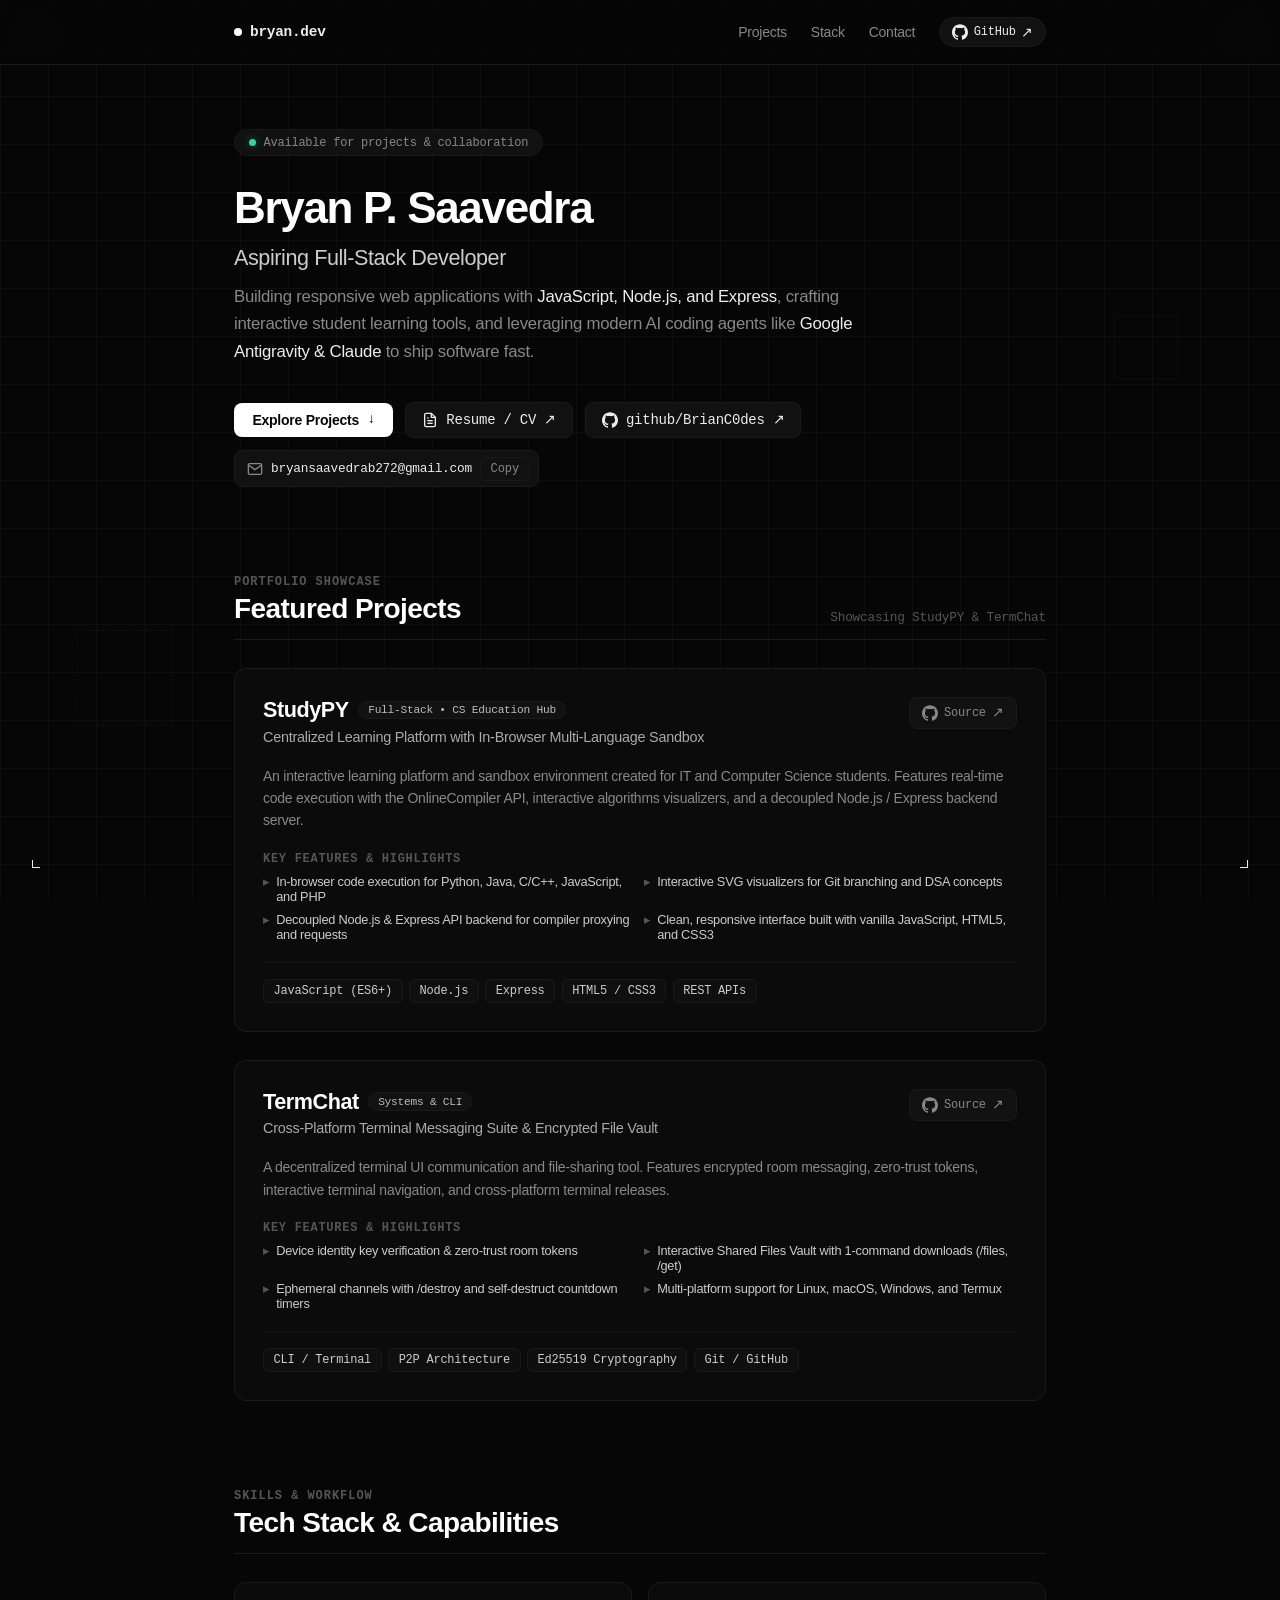
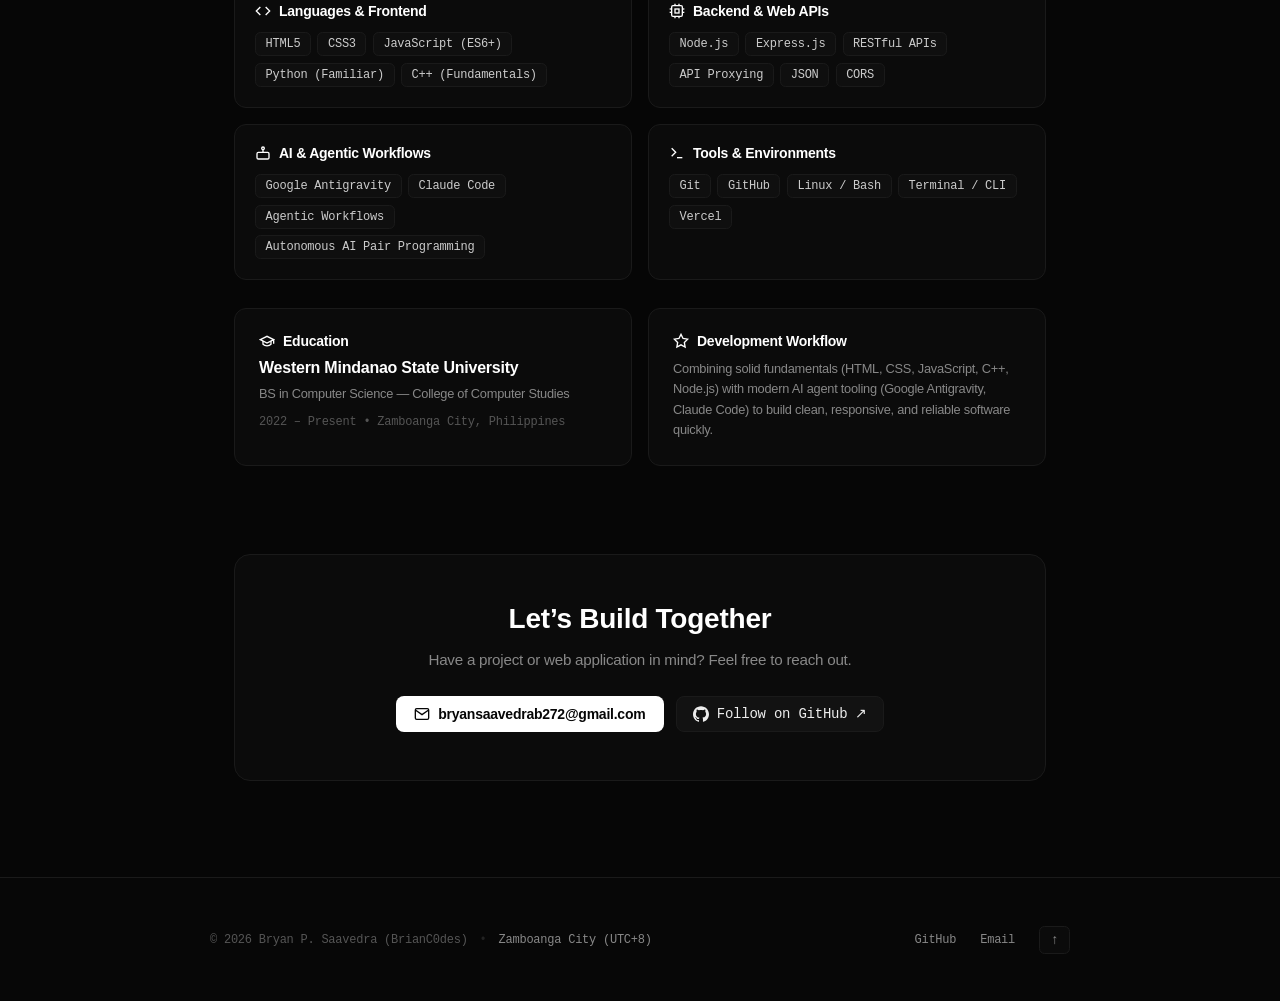
==== index.html @ 7497b13f "chore: update title to Aspiring Full-Stack Developer" ====
<!DOCTYPE html>
<html lang="en">
<head>
  <meta charset="UTF-8" />
  <meta name="viewport" content="width=device-width, initial-scale=1.0" />
  <title>Bryan P. Saavedra | Aspiring Full-Stack Developer</title>
  <meta name="description" content="Minimalist monochrome portfolio of Bryan P. Saavedra. Aspiring Full-Stack Developer showcasing StudyPY and TermChat." />
  
  <!-- Favicon -->
  <link rel="icon" href="data:image/svg+xml,<svg xmlns=%22http://www.w3.org/2000/svg%22 viewBox=%220 0 100 100%22><text y=%22.9em%22 font-size=%2290%22>⚡</text></svg>">
  
  <!-- CSS Stylesheet -->
  <link rel="stylesheet" href="style.css" />
</head>
<body>

  <!-- GEOMETRIC GRID BACKGROUND -->
  <div class="geometric-bg" aria-hidden="true">
    <div class="grid-overlay"></div>
    <div class="geo-corner top-left"></div>
    <div class="geo-corner top-right"></div>
    <div class="geo-corner bottom-left"></div>
    <div class="geo-corner bottom-right"></div>
    <div class="floating-geo square-1"></div>
    <div class="floating-geo square-2"></div>
  </div>

  <!-- NAVIGATION -->
  <header class="navbar">
    <div class="nav-container">
      <a href="#" class="brand">
        <span class="brand-dot"></span>
        <span class="brand-text">bryan.dev</span>
      </a>
      <nav class="nav-links">
        <a href="#projects">Projects</a>
        <a href="#about">Stack</a>
        <a href="#contact">Contact</a>
        <a href="https://github.com/BrianC0des" target="_blank" rel="noopener noreferrer" class="btn-github-nav">
          <svg class="icon-svg" viewBox="0 0 24 24" fill="currentColor"><path d="M12 .297c-6.63 0-12 5.373-12 12 0 5.303 3.438 9.8 8.205 11.385.6.113.82-.258.82-.577 0-.285-.01-1.04-.015-2.04-3.338.724-4.042-1.61-4.042-1.61C4.422 18.07 3.633 17.7 3.633 17.7c-1.087-.744.084-.729.084-.729 1.205.084 1.838 1.236 1.838 1.236 1.07 1.835 2.809 1.305 3.495.998.108-.776.417-1.305.76-1.605-2.665-.3-5.466-1.332-5.466-5.93 0-1.31.465-2.38 1.235-3.22-.135-.303-.54-1.523.105-3.176 0 0 1.005-.322 3.3 1.23.96-.267 1.98-.399 3-.405 1.02.006 2.04.138 3 .405 2.28-1.552 3.285-1.23 3.285-1.23.645 1.653.24 2.873.12 3.176.765.84 1.23 1.91 1.23 3.22 0 4.61-2.805 5.625-5.475 5.92.42.36.81 1.096.81 2.22 0 1.606-.015 2.896-.015 3.286 0 .315.21.69.825.57C20.565 22.092 24 17.592 24 12.297c0-6.627-5.373-12-12-12"/></svg>
          <span>GitHub</span>
          <span class="arrow-diag">↗</span>
        </a>
      </nav>
    </div>
  </header>

  <!-- MAIN CONTAINER -->
  <main class="main-wrapper">

    <!-- HERO SECTION -->
    <section class="hero-section">
      <div class="status-pill">
        <span class="status-dot"></span>
        <span>Available for projects & collaboration</span>
      </div>

      <div class="hero-titles">
        <h1 class="hero-name">Bryan P. Saavedra</h1>
        <h2 class="hero-role">Aspiring Full-Stack Developer</h2>
        <p class="hero-bio">
          Building responsive web applications with <strong>JavaScript, Node.js, and Express</strong>, crafting interactive student learning tools, and leveraging modern AI coding agents like <strong>Google Antigravity & Claude</strong> to ship software fast.
        </p>
      </div>

      <div class="hero-actions">
        <a href="#projects" class="btn-primary">
          <span>Explore Projects</span>
          <span class="arrow-down">↓</span>
        </a>

        <a href="cv.pdf" target="_blank" rel="noopener noreferrer" class="btn-secondary">
          <svg class="icon-svg" viewBox="0 0 24 24" fill="none" stroke="currentColor" stroke-width="2"><path d="M14 2H6a2 2 0 0 0-2 2v16a2 2 0 0 0 2 2h12a2 2 0 0 0 2-2V8z"></path><polyline points="14 2 14 8 20 8"></polyline><line x1="16" y1="13" x2="8" y2="13"></line><line x1="16" y1="17" x2="8" y2="17"></line><polyline points="10 9 9 9 8 9"></polyline></svg>
          <span>Resume / CV</span>
          <span class="arrow-diag">↗</span>
        </a>

        <a href="https://github.com/BrianC0des" target="_blank" rel="noopener noreferrer" class="btn-secondary">
          <svg class="icon-svg" viewBox="0 0 24 24" fill="currentColor"><path d="M12 .297c-6.63 0-12 5.373-12 12 0 5.303 3.438 9.8 8.205 11.385.6.113.82-.258.82-.577 0-.285-.01-1.04-.015-2.04-3.338.724-4.042-1.61-4.042-1.61C4.422 18.07 3.633 17.7 3.633 17.7c-1.087-.744.084-.729.084-.729 1.205.084 1.838 1.236 1.838 1.236 1.07 1.835 2.809 1.305 3.495.998.108-.776.417-1.305.76-1.605-2.665-.3-5.466-1.332-5.466-5.93 0-1.31.465-2.38 1.235-3.22-.135-.303-.54-1.523.105-3.176 0 0 1.005-.322 3.3 1.23.96-.267 1.98-.399 3-.405 1.02.006 2.04.138 3 .405 2.28-1.552 3.285-1.23 3.285-1.23.645 1.653.24 2.873.12 3.176.765.84 1.23 1.91 1.23 3.22 0 4.61-2.805 5.625-5.475 5.92.42.36.81 1.096.81 2.22 0 1.606-.015 2.896-.015 3.286 0 .315.21.69.825.57C20.565 22.092 24 17.592 24 12.297c0-6.627-5.373-12-12-12"/></svg>
          <span>github/BrianC0des</span>
          <span class="arrow-diag">↗</span>
        </a>

        <div class="email-copy-box">
          <svg class="icon-svg" viewBox="0 0 24 24" fill="none" stroke="currentColor" stroke-width="2"><path d="M4 4h16c1.1 0 2 .9 2 2v12c0 1.1-.9 2-2 2H4c-1.1 0-2-.9-2-2V6c0-1.1.9-2 2-2z"></path><polyline points="22,6 12,13 2,6"></polyline></svg>
          <span class="email-text">bryansaavedrab272@gmail.com</span>
          <button id="copy-email-btn" class="btn-copy" type="button" title="Copy email address">
            <span class="copy-text">Copy</span>
          </button>
        </div>
      </div>
    </section>

    <!-- FEATURED PROJECTS -->
    <section id="projects" class="section-block">
      <div class="section-header">
        <div>
          <span class="section-tag">Portfolio Showcase</span>
          <h2 class="section-title">Featured Projects</h2>
        </div>
        <span class="section-subtitle">Showcasing StudyPY & TermChat</span>
      </div>

      <div class="projects-list">
        <!-- PROJECT 1: StudyPY -->
        <article class="project-card">
          <div class="card-header">
            <div class="card-title-group">
              <div class="title-with-badge">
                <h3 class="card-title">StudyPY</h3>
                <span class="badge">Full-Stack • CS Education Hub</span>
              </div>
              <p class="card-tagline">Centralized Learning Platform with In-Browser Multi-Language Sandbox</p>
            </div>
            <div class="card-links">
              <a href="https://github.com/BrianC0des/Studypy" target="_blank" rel="noopener noreferrer" class="btn-card-link">
                <svg class="icon-svg" viewBox="0 0 24 24" fill="currentColor"><path d="M12 .297c-6.63 0-12 5.373-12 12 0 5.303 3.438 9.8 8.205 11.385.6.113.82-.258.82-.577 0-.285-.01-1.04-.015-2.04-3.338.724-4.042-1.61-4.042-1.61C4.422 18.07 3.633 17.7 3.633 17.7c-1.087-.744.084-.729.084-.729 1.205.084 1.838 1.236 1.838 1.236 1.07 1.835 2.809 1.305 3.495.998.108-.776.417-1.305.76-1.605-2.665-.3-5.466-1.332-5.466-5.93 0-1.31.465-2.38 1.235-3.22-.135-.303-.54-1.523.105-3.176 0 0 1.005-.322 3.3 1.23.96-.267 1.98-.399 3-.405 1.02.006 2.04.138 3 .405 2.28-1.552 3.285-1.23 3.285-1.23.645 1.653.24 2.873.12 3.176.765.84 1.23 1.91 1.23 3.22 0 4.61-2.805 5.625-5.475 5.92.42.36.81 1.096.81 2.22 0 1.606-.015 2.896-.015 3.286 0 .315.21.69.825.57C20.565 22.092 24 17.592 24 12.297c0-6.627-5.373-12-12-12"/></svg>
                <span>Source</span>
                <span class="arrow-diag">↗</span>
              </a>
            </div>
          </div>

          <p class="card-desc">
            An interactive learning platform and sandbox environment created for IT and Computer Science students. Features real-time code execution with the OnlineCompiler API, interactive algorithms visualizers, and a decoupled Node.js / Express backend server.
          </p>

          <div class="highlights-block">
            <h4 class="highlights-heading">Key Features & Highlights</h4>
            <ul class="highlights-list">
              <li><span class="bullet">▸</span> In-browser code execution for Python, Java, C/C++, JavaScript, and PHP</li>
              <li><span class="bullet">▸</span> Interactive SVG visualizers for Git branching and DSA concepts</li>
              <li><span class="bullet">▸</span> Decoupled Node.js & Express API backend for compiler proxying and requests</li>
              <li><span class="bullet">▸</span> Clean, responsive interface built with vanilla JavaScript, HTML5, and CSS3</li>
            </ul>
          </div>

          <div class="card-footer">
            <div class="tags-row">
              <span class="tag">JavaScript (ES6+)</span>
              <span class="tag">Node.js</span>
              <span class="tag">Express</span>
              <span class="tag">HTML5 / CSS3</span>
              <span class="tag">REST APIs</span>
            </div>
          </div>
        </article>

        <!-- PROJECT 2: TermChat -->
        <article class="project-card">
          <div class="card-header">
            <div class="card-title-group">
              <div class="title-with-badge">
                <h3 class="card-title">TermChat</h3>
                <span class="badge">Systems & CLI</span>
              </div>
              <p class="card-tagline">Cross-Platform Terminal Messaging Suite & Encrypted File Vault</p>
            </div>
            <div class="card-links">
              <a href="https://github.com/BrianC0des/termchat" target="_blank" rel="noopener noreferrer" class="btn-card-link">
                <svg class="icon-svg" viewBox="0 0 24 24" fill="currentColor"><path d="M12 .297c-6.63 0-12 5.373-12 12 0 5.303 3.438 9.8 8.205 11.385.6.113.82-.258.82-.577 0-.285-.01-1.04-.015-2.04-3.338.724-4.042-1.61-4.042-1.61C4.422 18.07 3.633 17.7 3.633 17.7c-1.087-.744.084-.729.084-.729 1.205.084 1.838 1.236 1.838 1.236 1.07 1.835 2.809 1.305 3.495.998.108-.776.417-1.305.76-1.605-2.665-.3-5.466-1.332-5.466-5.93 0-1.31.465-2.38 1.235-3.22-.135-.303-.54-1.523.105-3.176 0 0 1.005-.322 3.3 1.23.96-.267 1.98-.399 3-.405 1.02.006 2.04.138 3 .405 2.28-1.552 3.285-1.23 3.285-1.23.645 1.653.24 2.873.12 3.176.765.84 1.23 1.91 1.23 3.22 0 4.61-2.805 5.625-5.475 5.92.42.36.81 1.096.81 2.22 0 1.606-.015 2.896-.015 3.286 0 .315.21.69.825.57C20.565 22.092 24 17.592 24 12.297c0-6.627-5.373-12-12-12"/></svg>
                <span>Source</span>
                <span class="arrow-diag">↗</span>
              </a>
            </div>
          </div>

          <p class="card-desc">
            A decentralized terminal UI communication and file-sharing tool. Features encrypted room messaging, zero-trust tokens, interactive terminal navigation, and cross-platform terminal releases.
          </p>

          <div class="highlights-block">
            <h4 class="highlights-heading">Key Features & Highlights</h4>
            <ul class="highlights-list">
              <li><span class="bullet">▸</span> Device identity key verification & zero-trust room tokens</li>
              <li><span class="bullet">▸</span> Interactive Shared Files Vault with 1-command downloads (/files, /get)</li>
              <li><span class="bullet">▸</span> Ephemeral channels with /destroy and self-destruct countdown timers</li>
              <li><span class="bullet">▸</span> Multi-platform support for Linux, macOS, Windows, and Termux</li>
            </ul>
          </div>

          <div class="card-footer">
            <div class="tags-row">
              <span class="tag">CLI / Terminal</span>
              <span class="tag">P2P Architecture</span>
              <span class="tag">Ed25519 Cryptography</span>
              <span class="tag">Git / GitHub</span>
            </div>
          </div>
        </article>
      </div>
    </section>

    <!-- SKILLS & BACKGROUND -->
    <section id="about" class="section-block">
      <div class="section-header">
        <div>
          <span class="section-tag">Skills & Workflow</span>
          <h2 class="section-title">Tech Stack & Capabilities</h2>
        </div>
      </div>

      <!-- Skills Matrix 2x2 -->
      <div class="skills-grid">
        <div class="skill-card">
          <div class="skill-category-title">
            <svg class="icon-svg" viewBox="0 0 24 24" fill="none" stroke="currentColor" stroke-width="2"><polyline points="16 18 22 12 16 6"></polyline><polyline points="8 6 2 12 8 18"></polyline></svg>
            <span>Languages & Frontend</span>
          </div>
          <div class="tags-row">
            <span class="tag">HTML5</span>
            <span class="tag">CSS3</span>
            <span class="tag">JavaScript (ES6+)</span>
            <span class="tag">Python (Familiar)</span>
            <span class="tag">C++ (Fundamentals)</span>
          </div>
        </div>

        <div class="skill-card">
          <div class="skill-category-title">
            <svg class="icon-svg" viewBox="0 0 24 24" fill="none" stroke="currentColor" stroke-width="2"><rect x="4" y="4" width="16" height="16" rx="2" ry="2"></rect><rect x="9" y="9" width="6" height="6"></rect><line x1="9" y1="1" x2="9" y2="4"></line><line x1="15" y1="1" x2="15" y2="4"></line><line x1="9" y1="20" x2="9" y2="23"></line><line x1="15" y1="20" x2="15" y2="23"></line><line x1="20" y1="9" x2="23" y2="9"></line><line x1="20" y1="14" x2="23" y2="14"></line><line x1="1" y1="9" x2="4" y2="9"></line><line x1="1" y1="14" x2="4" y2="14"></line></svg>
            <span>Backend & Web APIs</span>
          </div>
          <div class="tags-row">
            <span class="tag">Node.js</span>
            <span class="tag">Express.js</span>
            <span class="tag">RESTful APIs</span>
            <span class="tag">API Proxying</span>
            <span class="tag">JSON</span>
            <span class="tag">CORS</span>
          </div>
        </div>

        <div class="skill-card">
          <div class="skill-category-title">
            <svg class="icon-svg" viewBox="0 0 24 24" fill="none" stroke="currentColor" stroke-width="2"><rect x="3" y="11" width="18" height="10" rx="2"></rect><circle cx="12" cy="5" r="2"></circle><path d="M12 7v4"></path><line x1="8" y1="16" x2="8" y2="16"></line><line x1="16" y1="16" x2="16" y2="16"></line></svg>
            <span>AI & Agentic Workflows</span>
          </div>
          <div class="tags-row">
            <span class="tag">Google Antigravity</span>
            <span class="tag">Claude Code</span>
            <span class="tag">Agentic Workflows</span>
            <span class="tag">Autonomous AI Pair Programming</span>
          </div>
        </div>

        <div class="skill-card">
          <div class="skill-category-title">
            <svg class="icon-svg" viewBox="0 0 24 24" fill="none" stroke="currentColor" stroke-width="2"><polyline points="4 17 10 11 4 5"></polyline><line x1="12" y1="19" x2="20" y2="19"></line></svg>
            <span>Tools & Environments</span>
          </div>
          <div class="tags-row">
            <span class="tag">Git</span>
            <span class="tag">GitHub</span>
            <span class="tag">Linux / Bash</span>
            <span class="tag">Terminal / CLI</span>
            <span class="tag">Vercel</span>
          </div>
        </div>
      </div>

      <!-- Education & Workflow 2-Column -->
      <div class="info-grid">
        <div class="info-card">
          <div class="info-card-header">
            <svg class="icon-svg" viewBox="0 0 24 24" fill="none" stroke="currentColor" stroke-width="2"><path d="M22 10v6M2 10l10-5 10 5-10 5z"></path><path d="M6 12v5c3 3 9 3 12 0v-5"></path></svg>
            <span>Education</span>
          </div>
          <h4 class="info-title">Western Mindanao State University</h4>
          <p class="info-sub">BS in Computer Science — College of Computer Studies</p>
          <p class="info-meta">2022 – Present • Zamboanga City, Philippines</p>
        </div>

        <div class="info-card">
          <div class="info-card-header">
            <svg class="icon-svg" viewBox="0 0 24 24" fill="none" stroke="currentColor" stroke-width="2"><polygon points="12 2 15.09 8.26 22 9.27 17 14.14 18.18 21.02 12 17.77 5.82 21.02 7 14.14 2 9.27 8.91 8.26 12 2"></polygon></svg>
            <span>Development Workflow</span>
          </div>
          <p class="info-text">
            Combining solid fundamentals (HTML, CSS, JavaScript, C++, Node.js) with modern AI agent tooling (Google Antigravity, Claude Code) to build clean, responsive, and reliable software quickly.
          </p>
        </div>
      </div>
    </section>

    <!-- CONTACT SECTION -->
    <section id="contact" class="section-block">
      <div class="contact-card">
        <h2 class="contact-title">Let’s Build Together</h2>
        <p class="contact-desc">
          Have a project or web application in mind? Feel free to reach out.
        </p>
        <div class="contact-actions">
          <a href="mailto:bryansaavedrab272@gmail.com" class="btn-primary">
            <svg class="icon-svg" viewBox="0 0 24 24" fill="none" stroke="currentColor" stroke-width="2"><path d="M4 4h16c1.1 0 2 .9 2 2v12c0 1.1-.9 2-2 2H4c-1.1 0-2-.9-2-2V6c0-1.1.9-2 2-2z"></path><polyline points="22,6 12,13 2,6"></polyline></svg>
            <span>bryansaavedrab272@gmail.com</span>
          </a>
          <a href="https://github.com/BrianC0des" target="_blank" rel="noopener noreferrer" class="btn-secondary">
            <svg class="icon-svg" viewBox="0 0 24 24" fill="currentColor"><path d="M12 .297c-6.63 0-12 5.373-12 12 0 5.303 3.438 9.8 8.205 11.385.6.113.82-.258.82-.577 0-.285-.01-1.04-.015-2.04-3.338.724-4.042-1.61-4.042-1.61C4.422 18.07 3.633 17.7 3.633 17.7c-1.087-.744.084-.729.084-.729 1.205.084 1.838 1.236 1.838 1.236 1.07 1.835 2.809 1.305 3.495.998.108-.776.417-1.305.76-1.605-2.665-.3-5.466-1.332-5.466-5.93 0-1.31.465-2.38 1.235-3.22-.135-.303-.54-1.523.105-3.176 0 0 1.005-.322 3.3 1.23.96-.267 1.98-.399 3-.405 1.02.006 2.04.138 3 .405 2.28-1.552 3.285-1.23 3.285-1.23.645 1.653.24 2.873.12 3.176.765.84 1.23 1.91 1.23 3.22 0 4.61-2.805 5.625-5.475 5.92.42.36.81 1.096.81 2.22 0 1.606-.015 2.896-.015 3.286 0 .315.21.69.825.57C20.565 22.092 24 17.592 24 12.297c0-6.627-5.373-12-12-12"/></svg>
            <span>Follow on GitHub</span>
            <span class="arrow-diag">↗</span>
          </a>
        </div>
      </div>
    </section>

  </main>

  <!-- FOOTER -->
  <footer class="footer">
    <div class="footer-container">
      <div class="footer-left">
        <span>© <span id="year">2026</span> Bryan P. Saavedra (BrianC0des)</span>
        <span class="separator">•</span>
        <span class="location">Zamboanga City (UTC+8)</span>
      </div>
      <div class="footer-right">
        <a href="https://github.com/BrianC0des" target="_blank" rel="noopener noreferrer" class="footer-link">GitHub</a>
        <a href="mailto:bryansaavedrab272@gmail.com" class="footer-link">Email</a>
        <button id="scroll-top-btn" class="btn-top" type="button" title="Back to top">↑</button>
      </div>
    </div>
  </footer>

  <!-- Vanilla JS Script -->
  <script src="script.js"></script>
</body>
</html>
---- style.css ----
/* ==========================================================================
   MINIMALIST MONOCHROME THEME - VANILLA CSS
   Bryan P. Saavedra Portfolio
   ========================================================================== */

:root {
  --bg: #060606;
  --bg-card: #0b0b0b;
  --bg-card-hover: #101010;
  --bg-pill: rgba(20, 20, 20, 0.8);
  --border: #1a1a1a;
  --border-hover: #383838;
  --text-main: #ededed;
  --text-muted: #888888;
  --text-subtle: #555555;
  --text-dark: #060606;
  --accent-white: #ffffff;
  --font-sans: -apple-system, BlinkMacSystemFont, "Segoe UI", Roboto, Helvetica, Arial, sans-serif;
  --font-mono: "JetBrains Mono", ui-monospace, SFMono-Regular, Menlo, Monaco, Consolas, monospace;
}

/* Reset & Base */
*, *::before, *::after {
  box-sizing: border-box;
  margin: 0;
  padding: 0;
}

html {
  scroll-behavior: smooth;
  background-color: var(--bg);
  color: var(--text-main);
  font-family: var(--font-sans);
  letter-spacing: -0.015em;
  -webkit-font-smoothing: antialiased;
}

body {
  min-height: 100vh;
  background-color: var(--bg);
  color: var(--text-main);
  position: relative;
  overflow-x: hidden;
}

::selection {
  background-color: var(--accent-white);
  color: var(--text-dark);
}

/* Custom Minimalist Scrollbar */
::-webkit-scrollbar {
  width: 6px;
}
::-webkit-scrollbar-track {
  background: var(--bg);
}
::-webkit-scrollbar-thumb {
  background: #222;
  border-radius: 3px;
}
::-webkit-scrollbar-thumb:hover {
  background: #3a3a3a;
}

/* ==========================================================================
   GEOMETRIC GRID BACKGROUND (Squares & Orthogonal Grid)
   ========================================================================== */
.geometric-bg {
  position: fixed;
  inset: 0;
  pointer-events: none;
  z-index: 0;
  overflow: hidden;
}

.grid-overlay {
  position: absolute;
  inset: 0;
  opacity: 0.035;
  background-image: 
    linear-gradient(to right, #ffffff 1px, transparent 1px),
    linear-gradient(to bottom, #ffffff 1px, transparent 1px);
  background-size: 48px 48px;
}

.geo-corner {
  position: absolute;
  width: 8px;
  height: 8px;
  border-color: rgba(255, 255, 255, 0.15);
}
.geo-corner.top-left { top: 32px; left: 32px; border-left: 1px solid; border-top: 1px solid; }
.geo-corner.top-right { top: 32px; right: 32px; border-right: 1px solid; border-top: 1px solid; }
.geo-corner.bottom-left { bottom: 32px; left: 32px; border-left: 1px solid; border-bottom: 1px solid; }
.geo-corner.bottom-right { bottom: 32px; right: 32px; border-right: 1px solid; border-bottom: 1px solid; }

.floating-geo {
  position: absolute;
  border: 1px solid rgba(255, 255, 255, 0.03);
}
.floating-geo.square-1 {
  top: 35%;
  right: 8%;
  width: 64px;
  height: 64px;
}
.floating-geo.square-2 {
  top: 70%;
  left: 6%;
  width: 96px;
  height: 96px;
  border: 1px dashed rgba(255, 255, 255, 0.035);
}

/* ==========================================================================
   NAVIGATION
   ========================================================================== */
.navbar {
  position: sticky;
  top: 0;
  z-index: 50;
  backdrop-filter: blur(12px);
  -webkit-backdrop-filter: blur(12px);
  background-color: rgba(6, 6, 6, 0.85);
  border-bottom: 1px solid var(--border);
}

.nav-container {
  max-width: 860px;
  margin: 0 auto;
  padding: 0 1.5rem;
  height: 4rem;
  display: flex;
  align-items: center;
  justify-content: space-between;
}

.brand {
  display: flex;
  align-items: center;
  gap: 0.5rem;
  text-decoration: none;
  color: var(--text-main);
  font-family: var(--font-mono);
  font-size: 0.9rem;
  font-weight: 600;
}

.brand-dot {
  width: 8px;
  height: 8px;
  border-radius: 50%;
  background-color: var(--accent-white);
  transition: transform 0.2s ease;
}
.brand:hover .brand-dot {
  transform: scale(1.25);
}

.nav-links {
  display: flex;
  align-items: center;
  gap: 1.5rem;
}

.nav-links a {
  color: var(--text-muted);
  text-decoration: none;
  font-size: 0.875rem;
  transition: color 0.2s ease;
}

.nav-links a:hover {
  color: var(--text-main);
}

.btn-github-nav {
  display: inline-flex;
  align-items: center;
  gap: 0.35rem;
  font-family: var(--font-mono);
  font-size: 0.75rem !important;
  padding: 0.35rem 0.75rem;
  border-radius: 9999px;
  border: 1px solid var(--border);
  background: var(--bg-pill);
  color: var(--text-main) !important;
  transition: all 0.2s ease;
}

.btn-github-nav:hover {
  border-color: var(--border-hover);
  background: #181818;
}

/* ==========================================================================
   MAIN LAYOUT & HERO
   ========================================================================== */
.main-wrapper {
  max-width: 860px;
  margin: 0 auto;
  padding: 3rem 1.5rem 6rem;
  position: relative;
  z-index: 10;
  display: flex;
  flex-direction: column;
  gap: 5.5rem;
}

.hero-section {
  display: flex;
  flex-direction: column;
  gap: 1.75rem;
  padding-top: 1rem;
}

.status-pill {
  align-self: flex-start;
  display: inline-flex;
  align-items: center;
  gap: 0.5rem;
  padding: 0.35rem 0.85rem;
  border-radius: 9999px;
  border: 1px solid var(--border);
  background: var(--bg-pill);
  font-family: var(--font-mono);
  font-size: 0.75rem;
  color: var(--text-muted);
}

.status-dot {
  width: 7px;
  height: 7px;
  border-radius: 50%;
  background-color: #34d399;
  box-shadow: 0 0 8px rgba(52, 211, 153, 0.4);
}

.hero-titles {
  display: flex;
  flex-direction: column;
  gap: 0.75rem;
}

.hero-name {
  font-size: 2.75rem;
  font-weight: 700;
  letter-spacing: -0.03em;
  color: var(--accent-white);
  line-height: 1.1;
}

.hero-role {
  font-size: 1.35rem;
  font-weight: 500;
  color: #ccc;
  letter-spacing: -0.02em;
}

.hero-bio {
  font-size: 1.05rem;
  color: var(--text-muted);
  line-height: 1.65;
  max-width: 42rem;
}

.hero-bio strong {
  color: var(--text-main);
  font-weight: 500;
}

.hero-actions {
  display: flex;
  flex-wrap: wrap;
  align-items: center;
  gap: 0.75rem;
  padding-top: 0.5rem;
}

/* ==========================================================================
   BUTTONS & COMMON COMPONENTS
   ========================================================================== */
.btn-primary {
  display: inline-flex;
  align-items: center;
  gap: 0.5rem;
  padding: 0.55rem 1.15rem;
  border-radius: 0.5rem;
  background-color: var(--accent-white);
  color: var(--text-dark);
  font-size: 0.875rem;
  font-weight: 600;
  text-decoration: none;
  transition: all 0.2s ease;
}

.btn-primary:hover {
  background-color: #e4e4e4;
  transform: translateY(-1px);
}

.btn-secondary {
  display: inline-flex;
  align-items: center;
  gap: 0.5rem;
  padding: 0.55rem 1rem;
  border-radius: 0.5rem;
  border: 1px solid var(--border);
  background: var(--bg-pill);
  color: var(--text-main);
  font-size: 0.875rem;
  font-family: var(--font-mono);
  text-decoration: none;
  transition: all 0.2s ease;
}

.btn-secondary:hover {
  border-color: var(--border-hover);
  background: #141414;
  transform: translateY(-1px);
}

.email-copy-box {
  display: inline-flex;
  align-items: center;
  gap: 0.5rem;
  padding: 0.35rem 0.5rem 0.35rem 0.75rem;
  border-radius: 0.5rem;
  border: 1px solid var(--border);
  background: var(--bg-pill);
  font-family: var(--font-mono);
  font-size: 0.8rem;
  color: var(--text-muted);
}

.email-text {
  color: var(--text-main);
}

.btn-copy {
  border: 1px solid var(--border);
  background: #111;
  color: var(--text-muted);
  font-family: var(--font-mono);
  font-size: 0.75rem;
  padding: 0.25rem 0.6rem;
  border-radius: 0.35rem;
  cursor: pointer;
  transition: all 0.2s ease;
}

.btn-copy:hover {
  border-color: var(--border-hover);
  color: var(--text-main);
  background: #1a1a1a;
}

.btn-copy.copied {
  border-color: #34d399;
  color: #34d399;
  background: rgba(52, 211, 153, 0.1);
}

.icon-svg {
  width: 1rem;
  height: 1rem;
  flex-shrink: 0;
}

.arrow-diag, .arrow-down {
  font-family: var(--font-mono);
  font-size: 0.85rem;
}

/* ==========================================================================
   SECTIONS & PROJECT CARDS
   ========================================================================== */
.section-block {
  display: flex;
  flex-direction: column;
  gap: 1.75rem;
  scroll-margin-top: 5rem;
}

.section-header {
  display: flex;
  flex-direction: column;
  gap: 0.35rem;
  border-bottom: 1px solid var(--border);
  padding-bottom: 0.85rem;
}

@media (min-width: 640px) {
  .section-header {
    flex-direction: row;
    align-items: flex-end;
    justify-content: space-between;
  }
}

.section-tag {
  font-family: var(--font-mono);
  font-size: 0.75rem;
  text-transform: uppercase;
  letter-spacing: 0.08em;
  color: var(--text-subtle);
  font-weight: 600;
  display: block;
  margin-bottom: 0.25rem;
}

.section-title {
  font-size: 1.75rem;
  font-weight: 700;
  color: var(--accent-white);
  letter-spacing: -0.02em;
}

.section-subtitle {
  font-family: var(--font-mono);
  font-size: 0.8rem;
  color: var(--text-subtle);
}

.projects-list {
  display: flex;
  flex-direction: column;
  gap: 1.75rem;
}

.project-card {
  background-color: var(--bg-card);
  border: 1px solid var(--border);
  border-radius: 0.75rem;
  padding: 1.75rem;
  display: flex;
  flex-direction: column;
  gap: 1.25rem;
  transition: all 0.25s ease;
  position: relative;
  overflow: hidden;
}

.project-card:hover {
  border-color: var(--border-hover);
  background-color: var(--bg-card-hover);
  transform: translateY(-2px);
}

.card-header {
  display: flex;
  align-items: flex-start;
  justify-content: space-between;
  gap: 1rem;
}

.card-title-group {
  display: flex;
  flex-direction: column;
  gap: 0.35rem;
}

.title-with-badge {
  display: flex;
  align-items: center;
  gap: 0.6rem;
  flex-wrap: wrap;
}

.card-title {
  font-size: 1.35rem;
  font-weight: 700;
  color: var(--accent-white);
  letter-spacing: -0.02em;
}

.badge {
  font-family: var(--font-mono);
  font-size: 0.7rem;
  padding: 0.15rem 0.55rem;
  border-radius: 9999px;
  border: 1px solid var(--border);
  background-color: #121212;
  color: #bbb;
}

.card-tagline {
  font-size: 0.9rem;
  color: #aaa;
}

.btn-card-link {
  display: inline-flex;
  align-items: center;
  gap: 0.4rem;
  padding: 0.4rem 0.75rem;
  border-radius: 0.5rem;
  border: 1px solid var(--border);
  background: var(--bg-pill);
  color: var(--text-muted);
  font-family: var(--font-mono);
  font-size: 0.75rem;
  text-decoration: none;
  transition: all 0.2s ease;
  flex-shrink: 0;
}

.btn-card-link:hover {
  color: var(--accent-white);
  border-color: var(--border-hover);
  background: #181818;
}

.card-desc {
  font-size: 0.875rem;
  color: var(--text-muted);
  line-height: 1.6;
}

.highlights-block {
  display: flex;
  flex-direction: column;
  gap: 0.5rem;
}

.highlights-heading {
  font-family: var(--font-mono);
  font-size: 0.75rem;
  text-transform: uppercase;
  letter-spacing: 0.06em;
  color: var(--text-subtle);
  font-weight: 600;
}

.highlights-list {
  list-style: none;
  display: grid;
  grid-template-columns: 1fr;
  gap: 0.5rem;
  font-size: 0.8rem;
  color: #ccc;
}

@media (min-width: 640px) {
  .highlights-list {
    grid-template-columns: 1fr 1fr;
  }
}

.highlights-list li {
  display: flex;
  align-items: flex-start;
  gap: 0.4rem;
}

.bullet {
  color: var(--text-subtle);
  font-family: var(--font-mono);
  user-select: none;
}

.card-footer {
  padding-top: 1rem;
  border-top: 1px solid #141414;
}

.tags-row {
  display: flex;
  flex-wrap: wrap;
  gap: 0.4rem;
}

.tag {
  font-family: var(--font-mono);
  font-size: 0.75rem;
  padding: 0.25rem 0.6rem;
  border-radius: 0.35rem;
  border: 1px solid var(--border);
  background: rgba(18, 18, 18, 0.7);
  color: #ccc;
}

/* ==========================================================================
   SKILLS & INFO GRIDS
   ========================================================================== */
.skills-grid {
  display: grid;
  grid-template-columns: 1fr;
  gap: 1rem;
}

@media (min-width: 640px) {
  .skills-grid {
    grid-template-columns: 1fr 1fr;
  }
}

.skill-card {
  background-color: var(--bg-card);
  border: 1px solid var(--border);
  border-radius: 0.75rem;
  padding: 1.25rem;
  display: flex;
  flex-direction: column;
  gap: 0.85rem;
  transition: all 0.2s ease;
}

.skill-card:hover {
  border-color: var(--border-hover);
  background-color: var(--bg-card-hover);
}

.skill-category-title {
  display: flex;
  align-items: center;
  gap: 0.5rem;
  font-size: 0.875rem;
  font-weight: 600;
  color: var(--accent-white);
}

.info-grid {
  display: grid;
  grid-template-columns: 1fr;
  gap: 1rem;
}

@media (min-width: 640px) {
  .info-grid {
    grid-template-columns: 1fr 1fr;
  }
}

.info-card {
  background-color: var(--bg-card);
  border: 1px solid var(--border);
  border-radius: 0.75rem;
  padding: 1.5rem;
  display: flex;
  flex-direction: column;
  gap: 0.6rem;
}

.info-card-header {
  display: flex;
  align-items: center;
  gap: 0.5rem;
  font-size: 0.875rem;
  font-weight: 600;
  color: var(--accent-white);
}

.info-title {
  font-size: 1rem;
  font-weight: 600;
  color: var(--accent-white);
}

.info-sub {
  font-size: 0.8rem;
  color: var(--text-muted);
}

.info-meta {
  font-family: var(--font-mono);
  font-size: 0.75rem;
  color: var(--text-subtle);
  margin-top: 0.25rem;
}

.info-text {
  font-size: 0.8rem;
  color: var(--text-muted);
  line-height: 1.6;
}

/* ==========================================================================
   CONTACT CARD
   ========================================================================== */
.contact-card {
  background-color: var(--bg-card);
  border: 1px solid var(--border);
  border-radius: 1rem;
  padding: 3rem 1.5rem;
  text-align: center;
  display: flex;
  flex-direction: column;
  align-items: center;
  gap: 1rem;
}

.contact-title {
  font-size: 1.75rem;
  font-weight: 700;
  color: var(--accent-white);
}

.contact-desc {
  font-size: 0.95rem;
  color: var(--text-muted);
  max-width: 28rem;
}

.contact-actions {
  display: flex;
  flex-wrap: wrap;
  justify-content: center;
  gap: 0.75rem;
  margin-top: 0.75rem;
}

/* ==========================================================================
   FOOTER
   ========================================================================== */
.footer {
  border-top: 1px solid var(--border);
  background-color: #070707;
  padding: 3rem 1.5rem;
  font-family: var(--font-mono);
  font-size: 0.75rem;
  color: var(--text-subtle);
}

.footer-container {
  max-width: 860px;
  margin: 0 auto;
  display: flex;
  flex-direction: column;
  align-items: center;
  justify-content: space-between;
  gap: 1.5rem;
}

@media (min-width: 640px) {
  .footer-container {
    flex-direction: row;
  }
}

.footer-left {
  display: flex;
  align-items: center;
  gap: 0.75rem;
}

.separator {
  color: #222;
}

.location {
  color: var(--text-muted);
}

.footer-right {
  display: flex;
  align-items: center;
  gap: 1.5rem;
}

.footer-link {
  color: var(--text-muted);
  text-decoration: none;
  transition: color 0.2s ease;
}

.footer-link:hover {
  color: var(--accent-white);
}

.btn-top {
  border: 1px solid var(--border);
  background: var(--bg-card);
  color: var(--text-muted);
  font-family: var(--font-mono);
  font-size: 0.85rem;
  padding: 0.35rem 0.65rem;
  border-radius: 0.35rem;
  cursor: pointer;
  transition: all 0.2s ease;
}

.btn-top:hover {
  border-color: var(--border-hover);
  color: var(--accent-white);
}
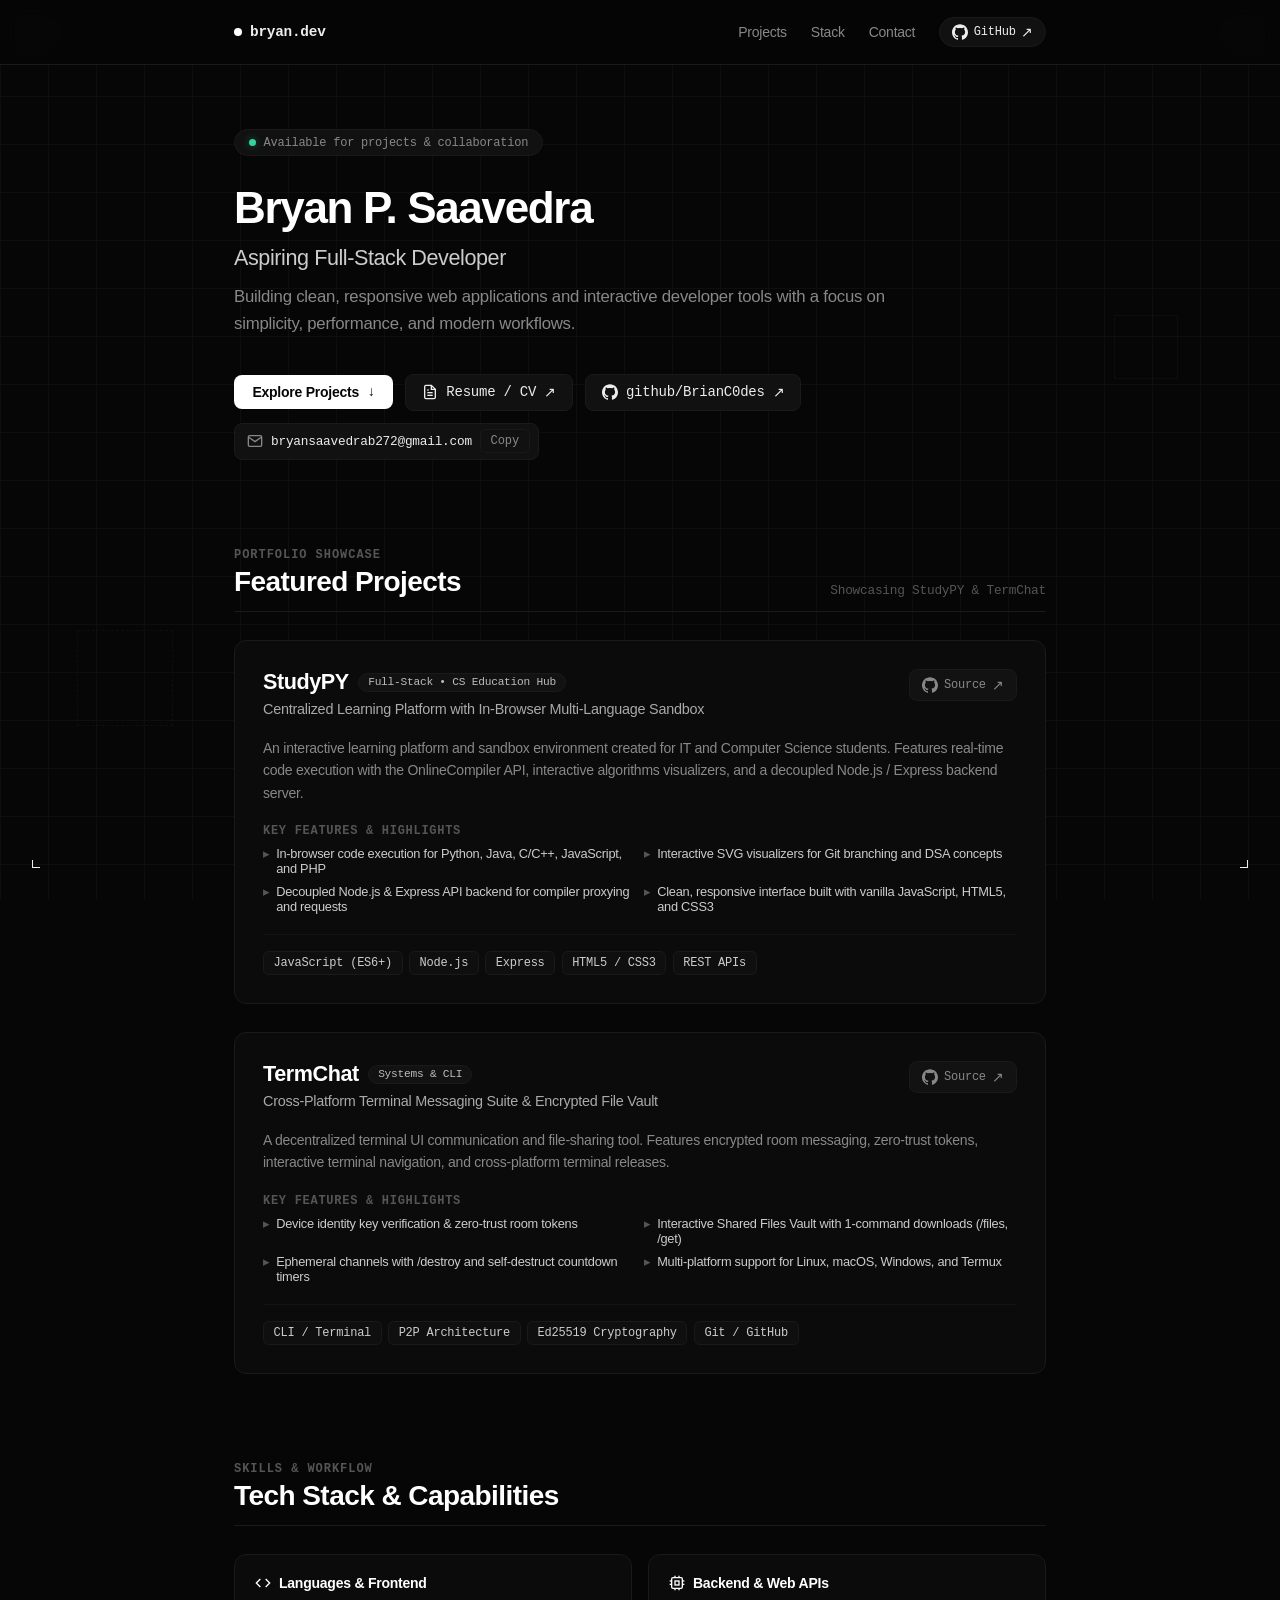
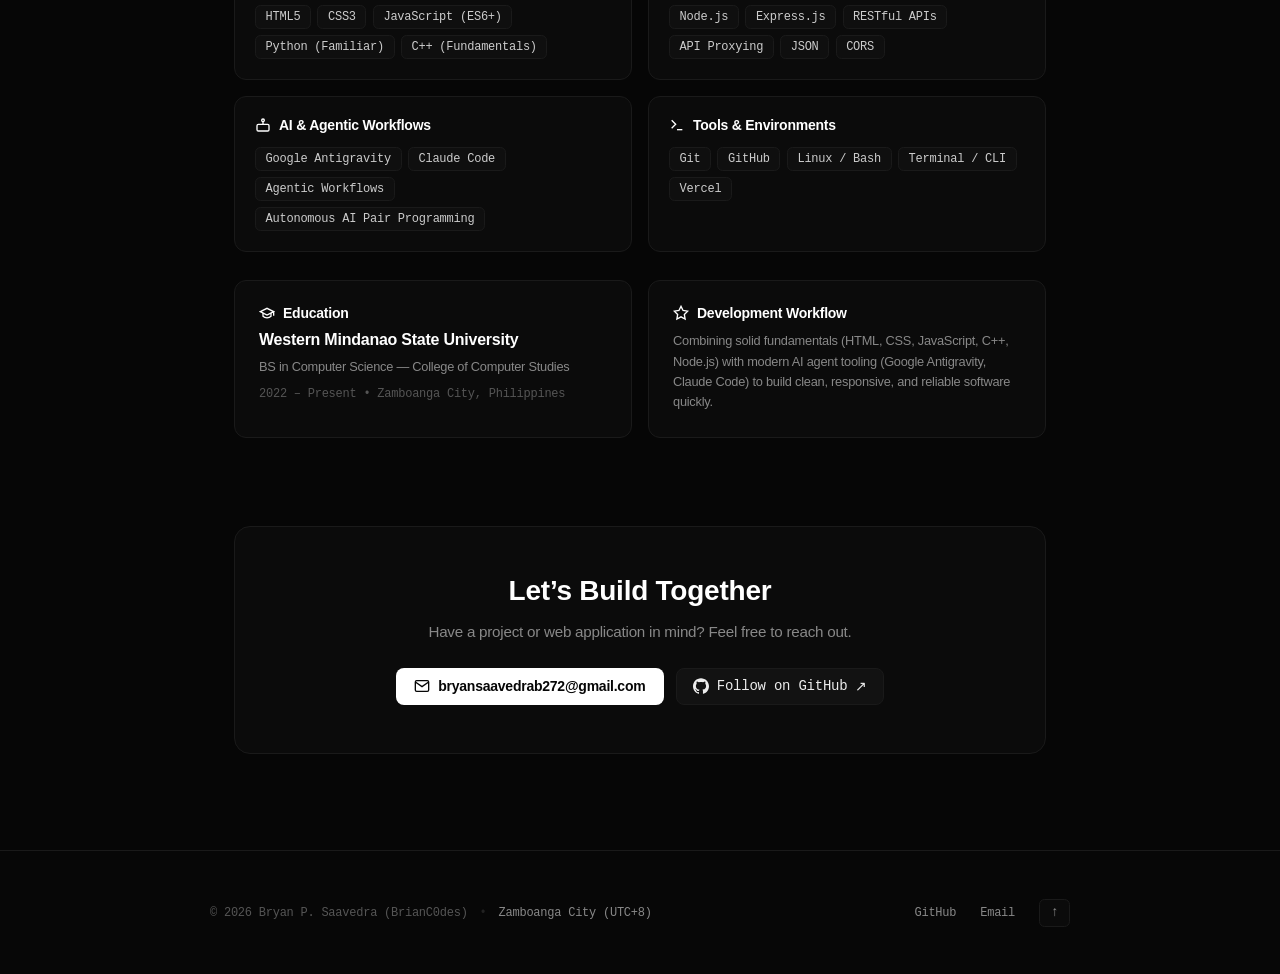
==== commit c7db4d8c: "refactor: simplify bio and summary copy" ====
--- a/index.html
+++ b/index.html
@@ -59,7 +59,7 @@
         <h1 class="hero-name">Bryan P. Saavedra</h1>
         <h2 class="hero-role">Aspiring Full-Stack Developer</h2>
         <p class="hero-bio">
-          Building responsive web applications with <strong>JavaScript, Node.js, and Express</strong>, crafting interactive student learning tools, and leveraging modern AI coding agents like <strong>Google Antigravity & Claude</strong> to ship software fast.
+          Building clean, responsive web applications and interactive developer tools with a focus on simplicity, performance, and modern workflows.
         </p>
       </div>
 
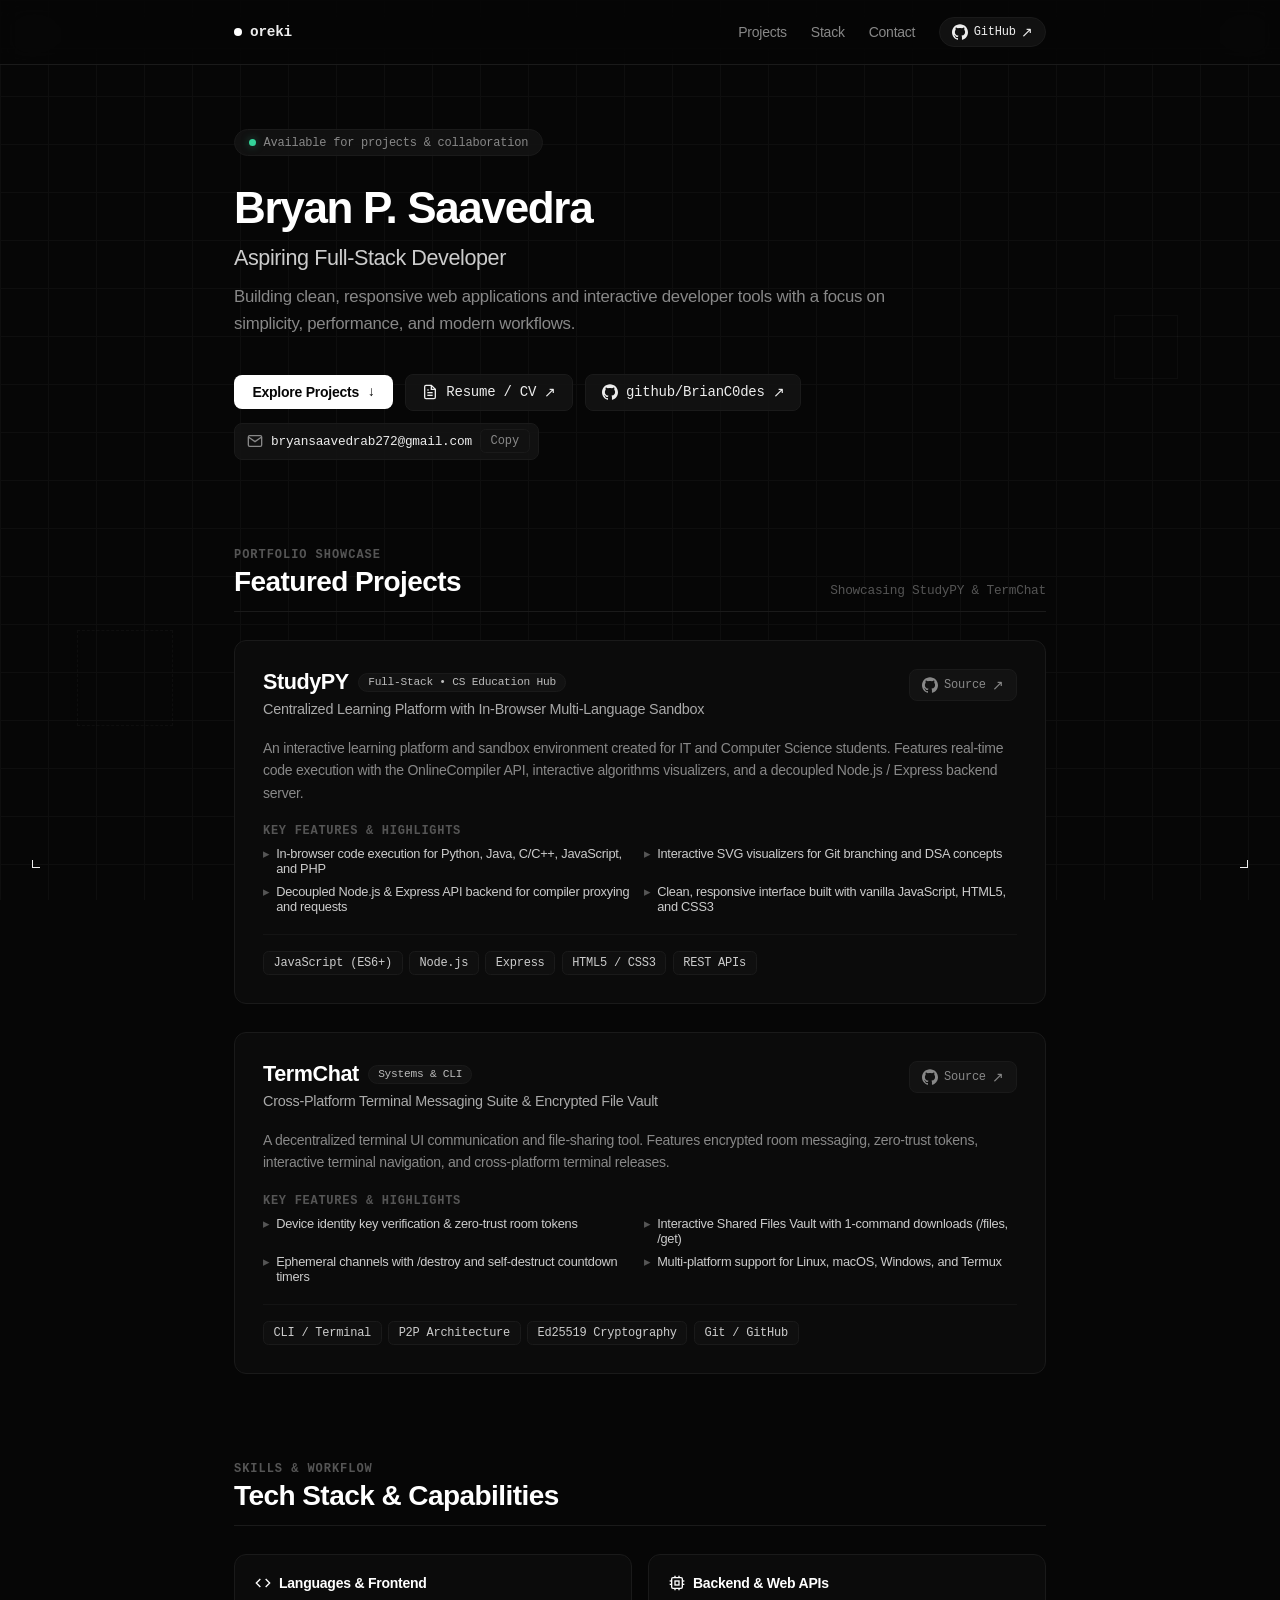
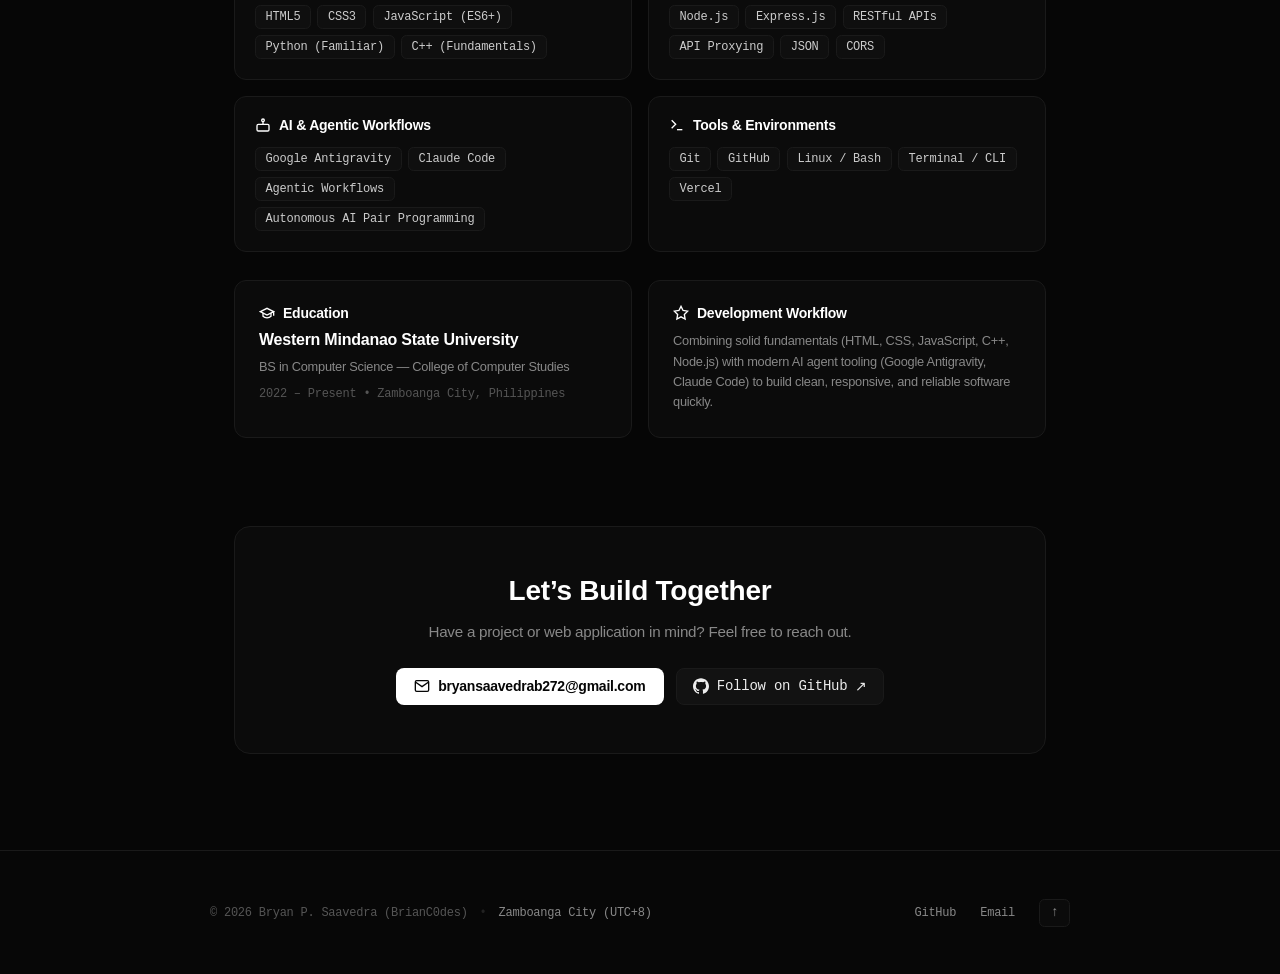
==== commit 09ad7a82: "chore: update handler name to oreki" ====
--- a/index.html
+++ b/index.html
@@ -30,7 +30,7 @@
     <div class="nav-container">
       <a href="#" class="brand">
         <span class="brand-dot"></span>
-        <span class="brand-text">bryan.dev</span>
+        <span class="brand-text">oreki</span>
       </a>
       <nav class="nav-links">
         <a href="#projects">Projects</a>
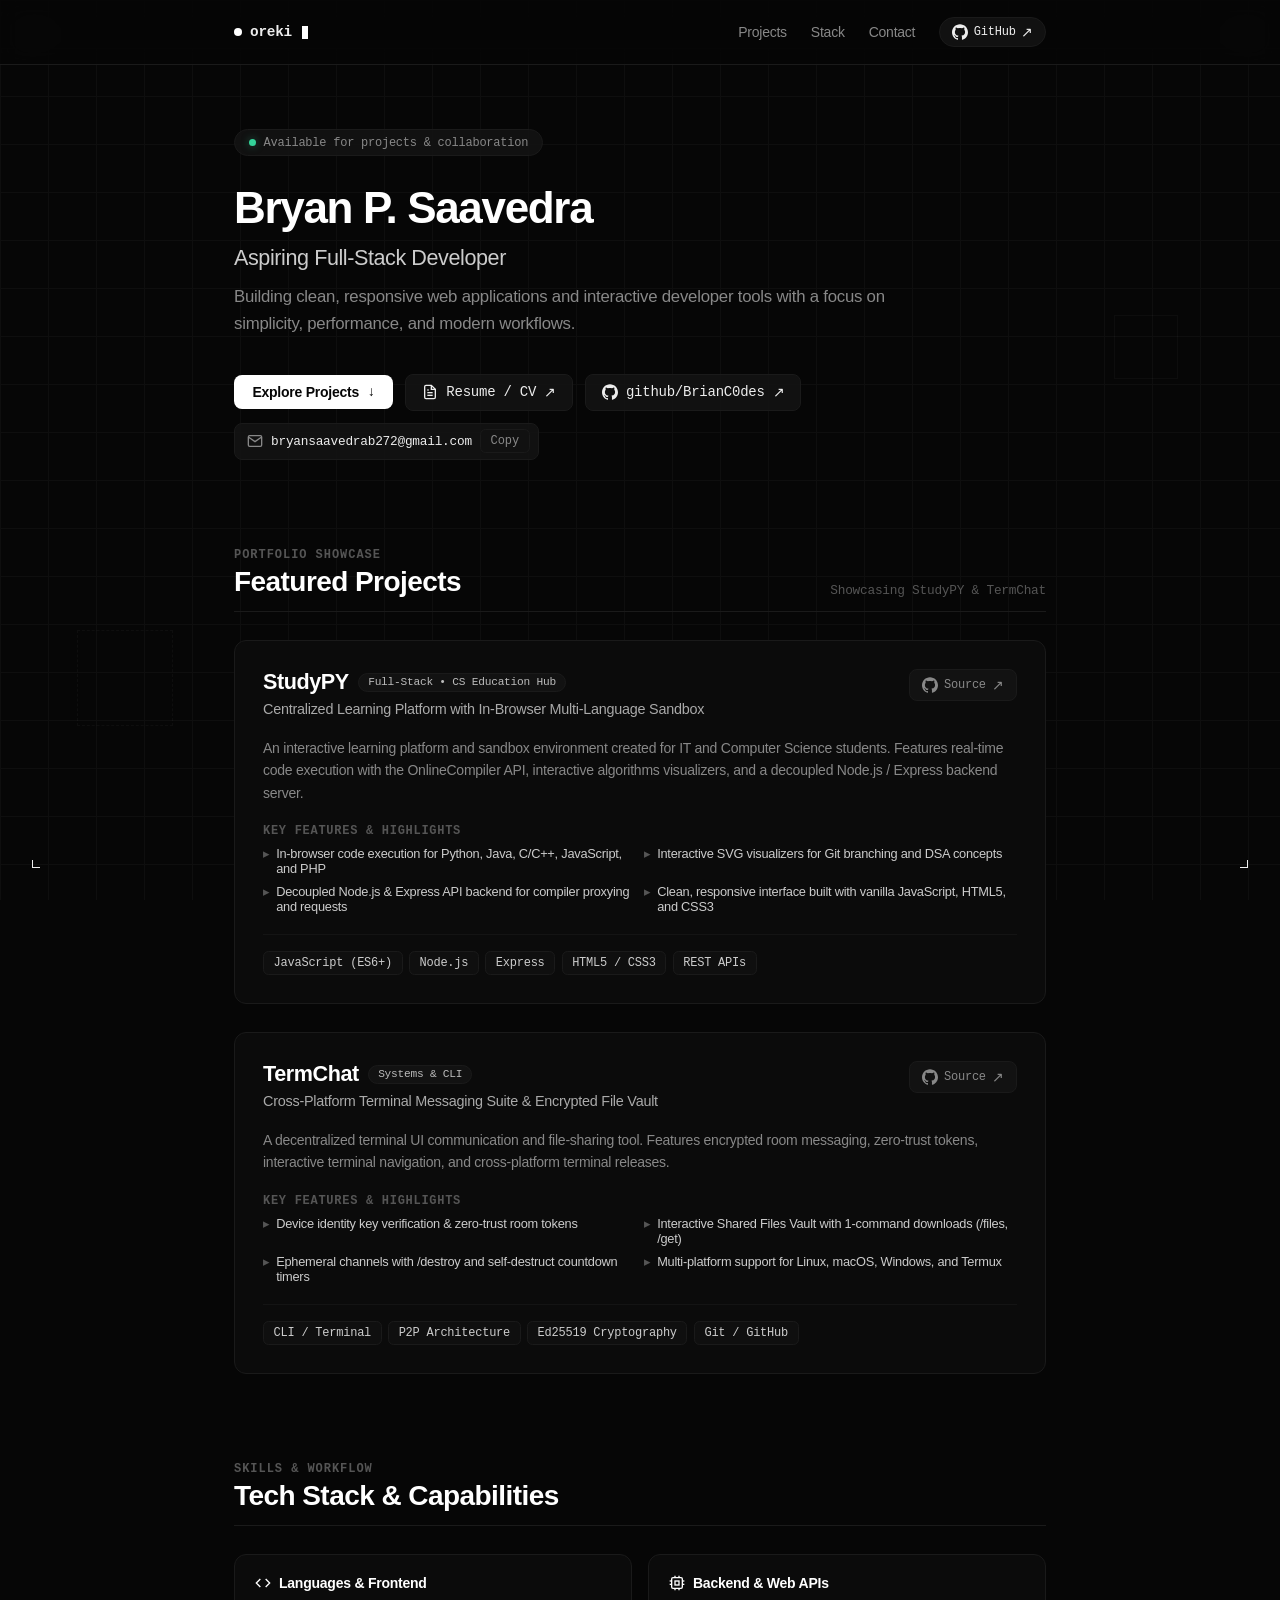
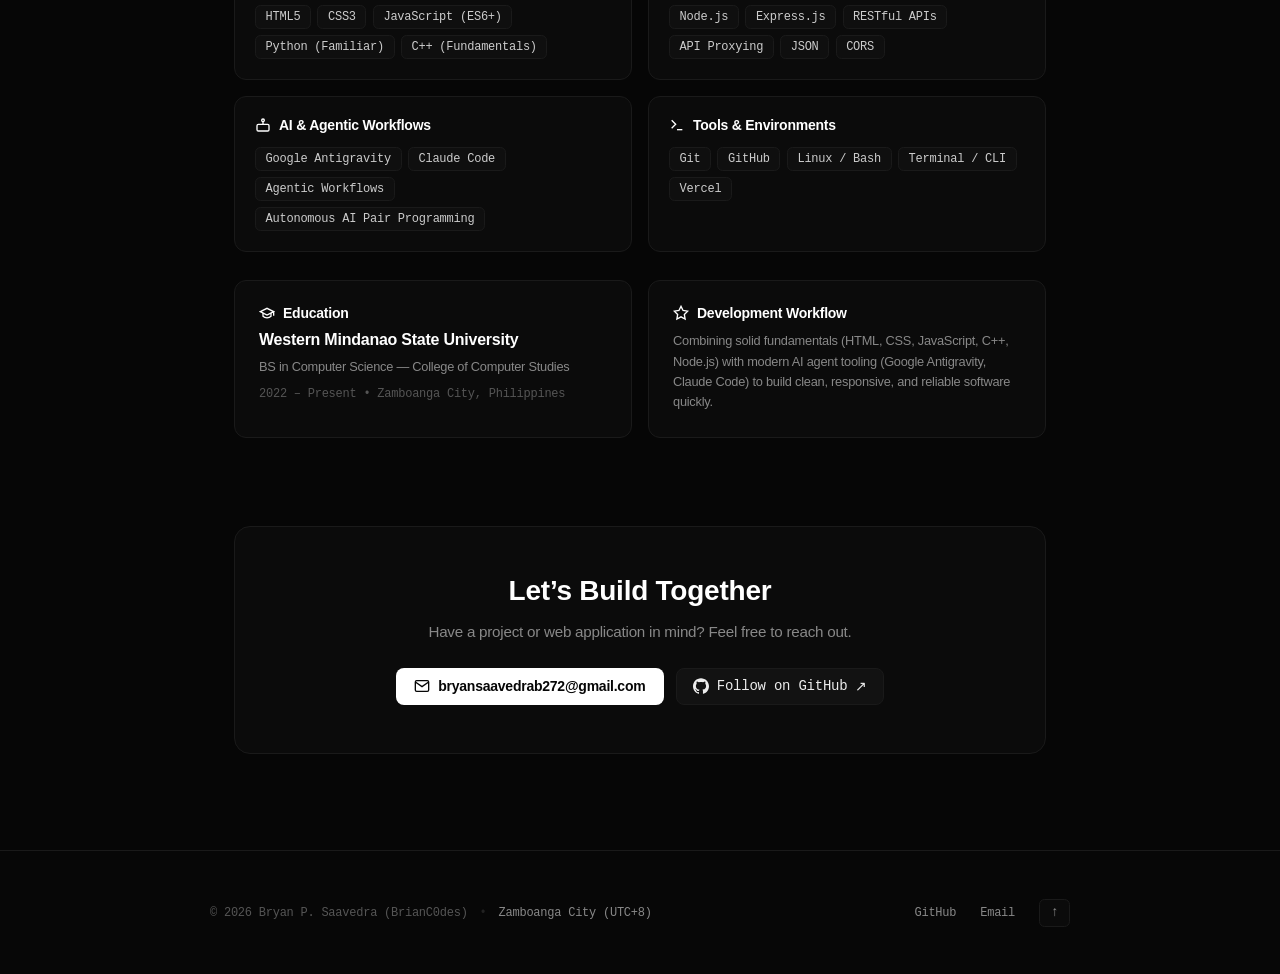
==== commit fe08785f: "feat: add blinking terminal cursor next to handler name" ====
--- a/index.html
+++ b/index.html
@@ -30,7 +30,7 @@
     <div class="nav-container">
       <a href="#" class="brand">
         <span class="brand-dot"></span>
-        <span class="brand-text">oreki</span>
+        <span class="brand-text">oreki</span><span class="brand-cursor"></span>
       </a>
       <nav class="nav-links">
         <a href="#projects">Projects</a>
--- a/style.css
+++ b/style.css
@@ -158,6 +158,24 @@
   transform: scale(1.25);
 }
 
+.brand-cursor {
+  display: inline-block;
+  width: 6px;
+  height: 13px;
+  background-color: var(--accent-white);
+  margin-left: 2px;
+  animation: cursor-blink 1s step-start infinite;
+}
+
+@keyframes cursor-blink {
+  0%, 100% {
+    opacity: 1;
+  }
+  50% {
+    opacity: 0;
+  }
+}
+
 .nav-links {
   display: flex;
   align-items: center;
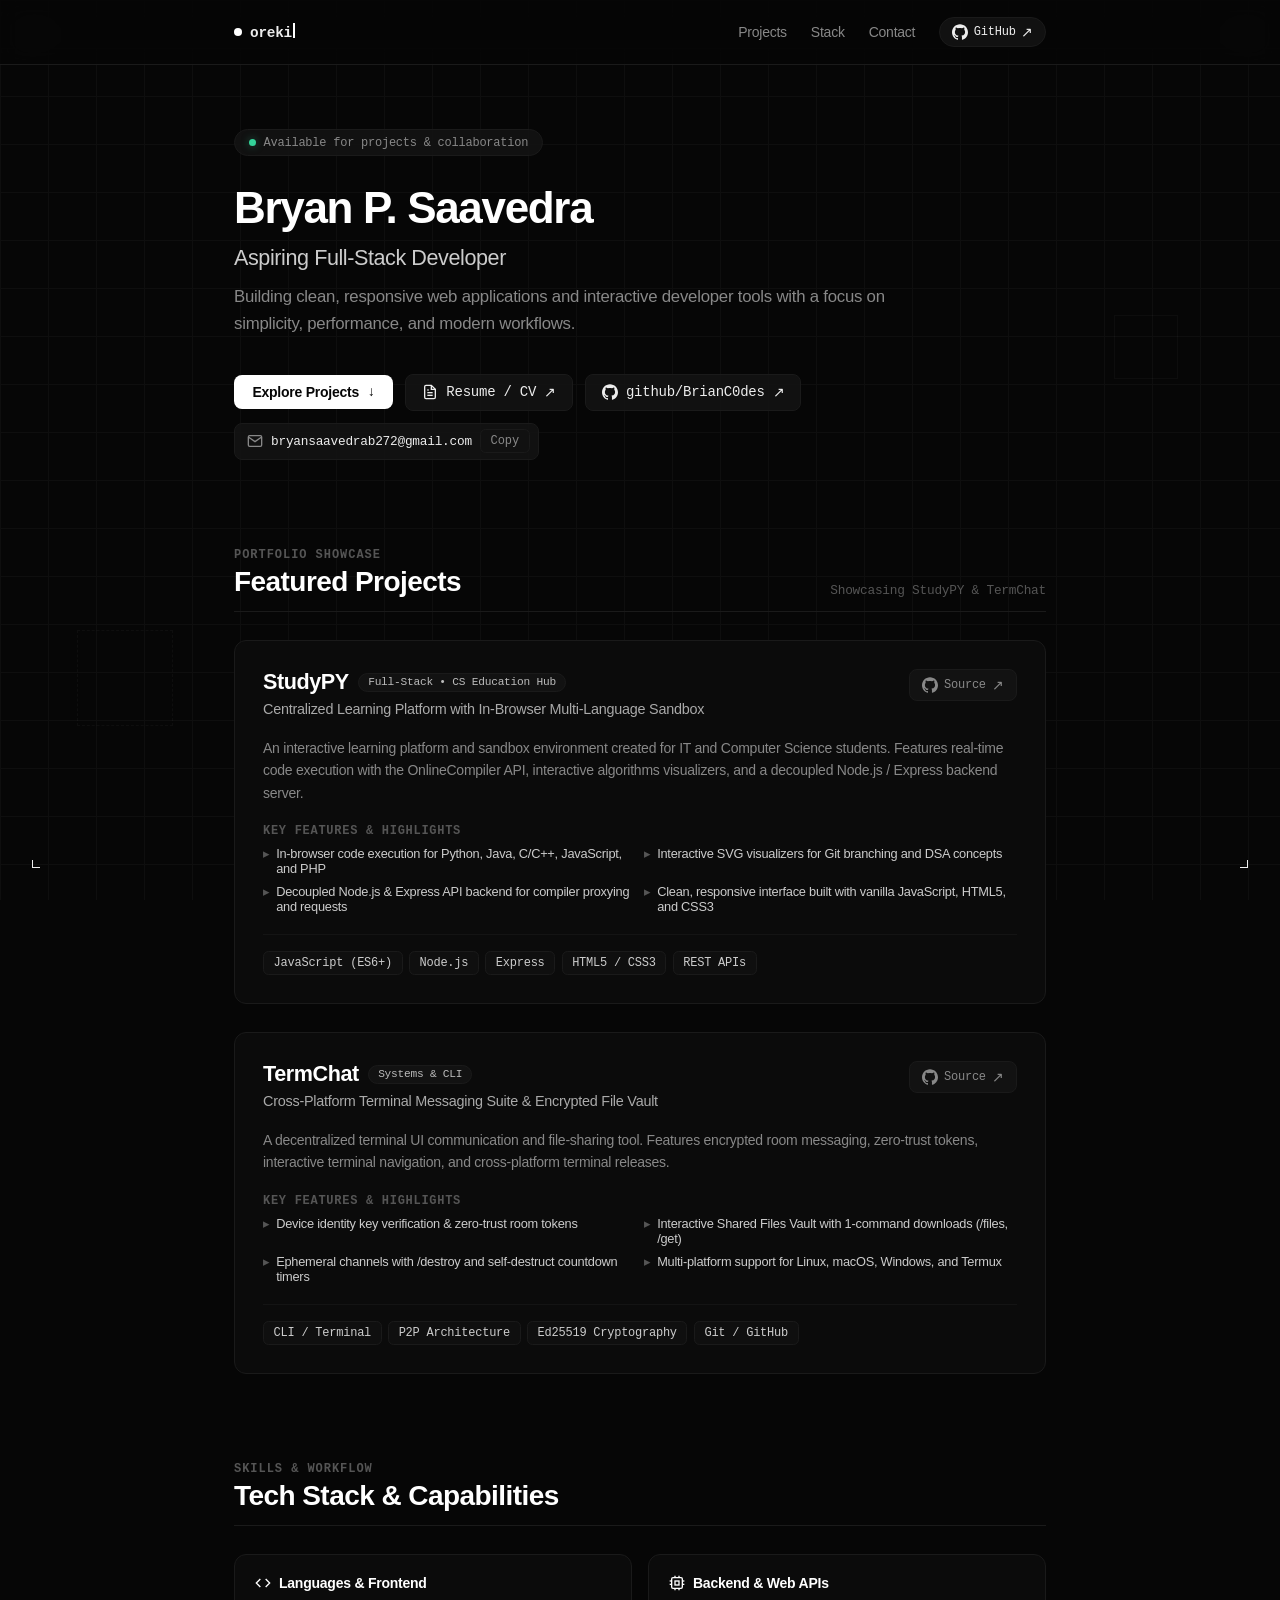
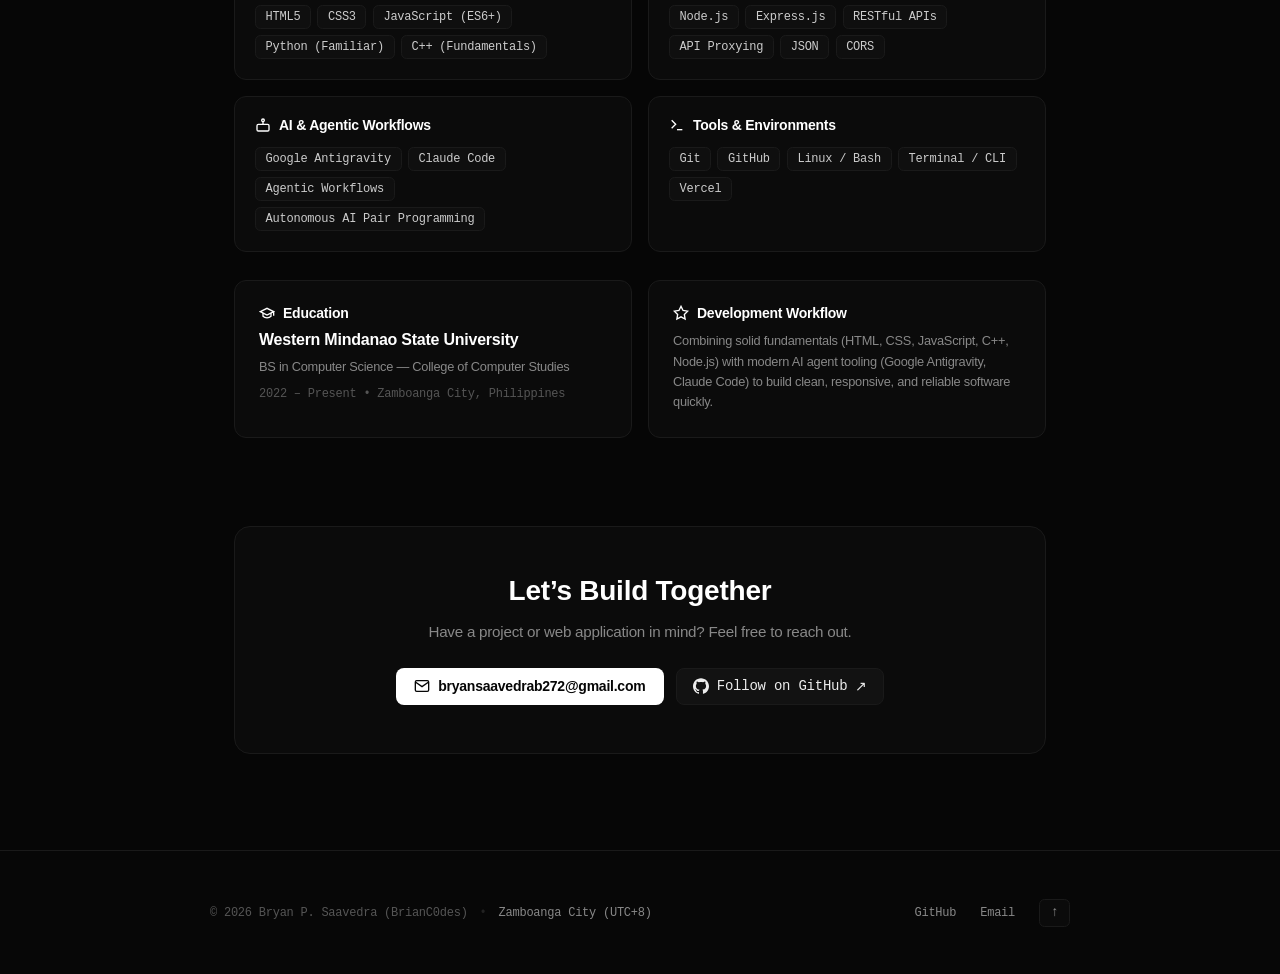
==== commit cfa6ab51: "style: make handler blinking cursor thin and close to text" ====
--- a/index.html
+++ b/index.html
@@ -30,7 +30,7 @@
     <div class="nav-container">
       <a href="#" class="brand">
         <span class="brand-dot"></span>
-        <span class="brand-text">oreki</span><span class="brand-cursor"></span>
+        <span class="brand-text">oreki<span class="brand-cursor"></span></span>
       </a>
       <nav class="nav-links">
         <a href="#projects">Projects</a>
--- a/style.css
+++ b/style.css
@@ -160,10 +160,11 @@
 
 .brand-cursor {
   display: inline-block;
-  width: 6px;
-  height: 13px;
+  width: 2px;
+  height: 1.05em;
   background-color: var(--accent-white);
-  margin-left: 2px;
+  margin-left: 1.5px;
+  vertical-align: -1.5px;
   animation: cursor-blink 1s step-start infinite;
 }
 
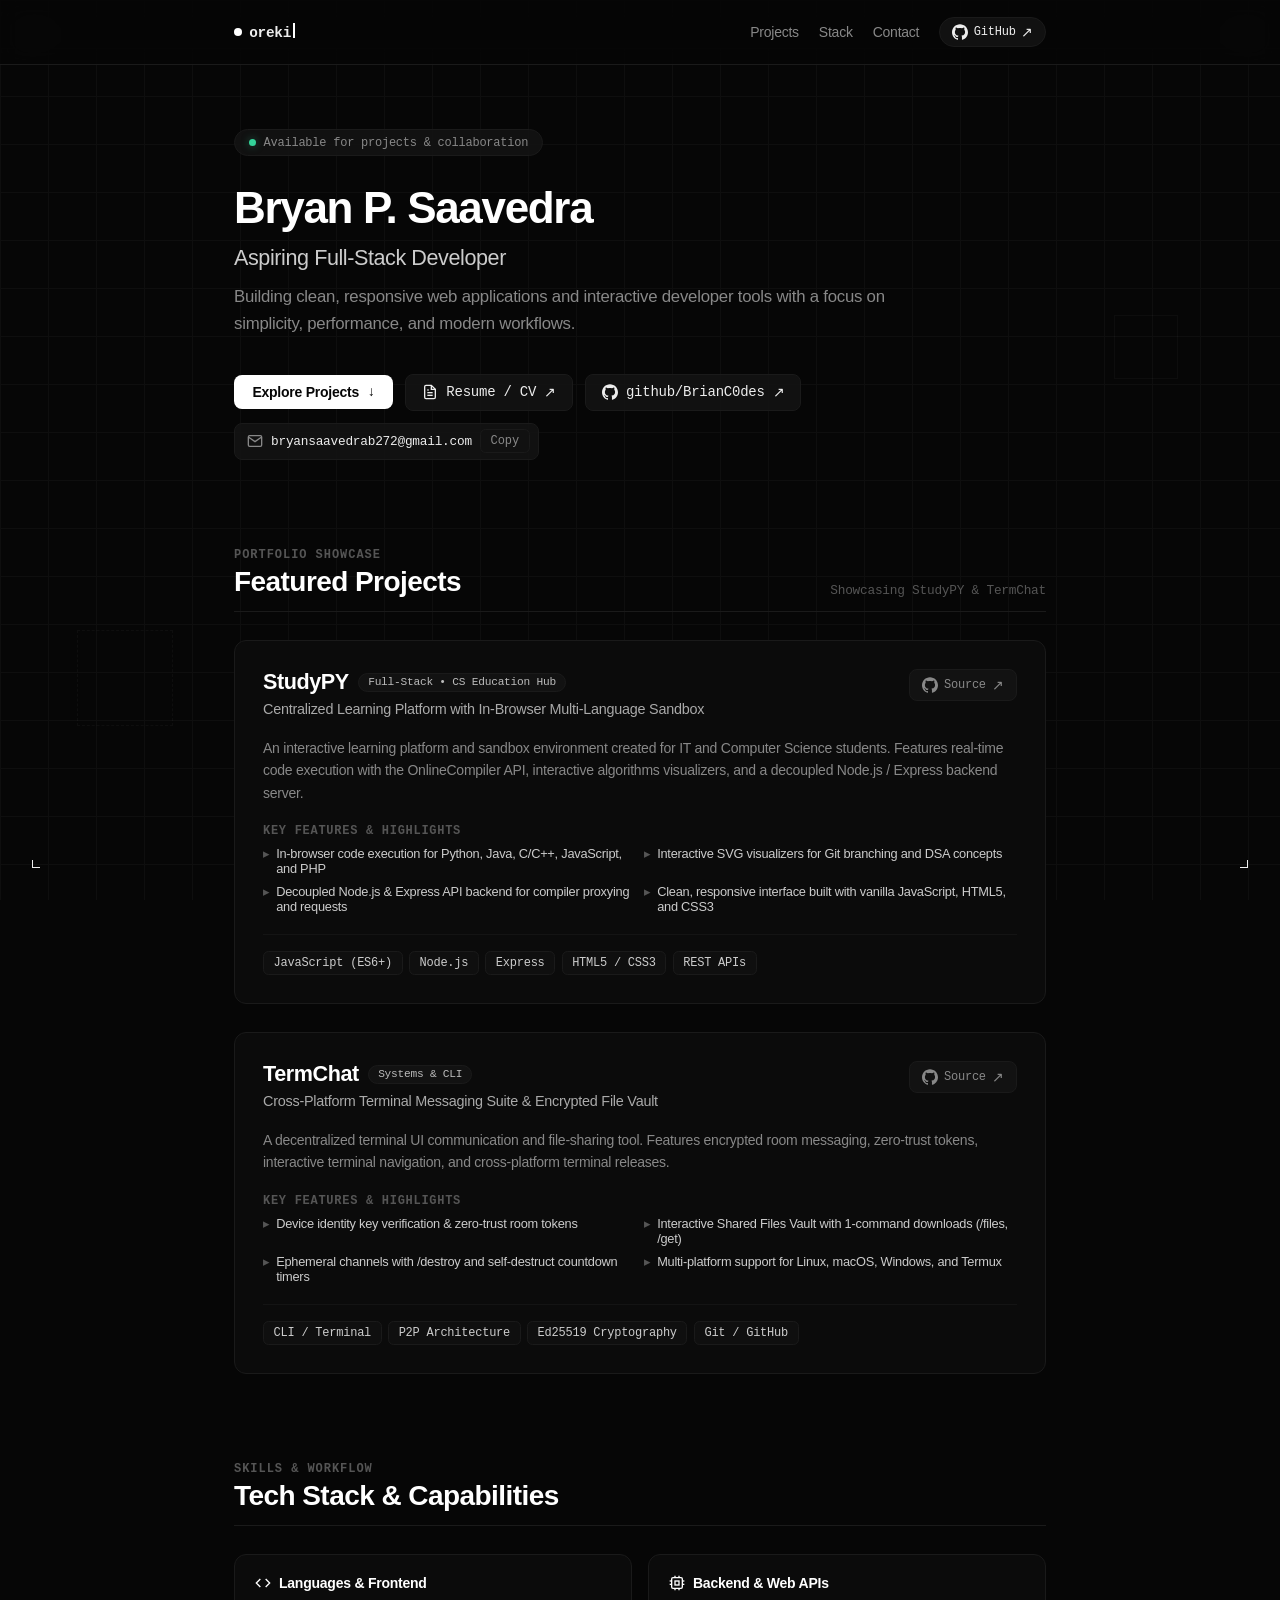
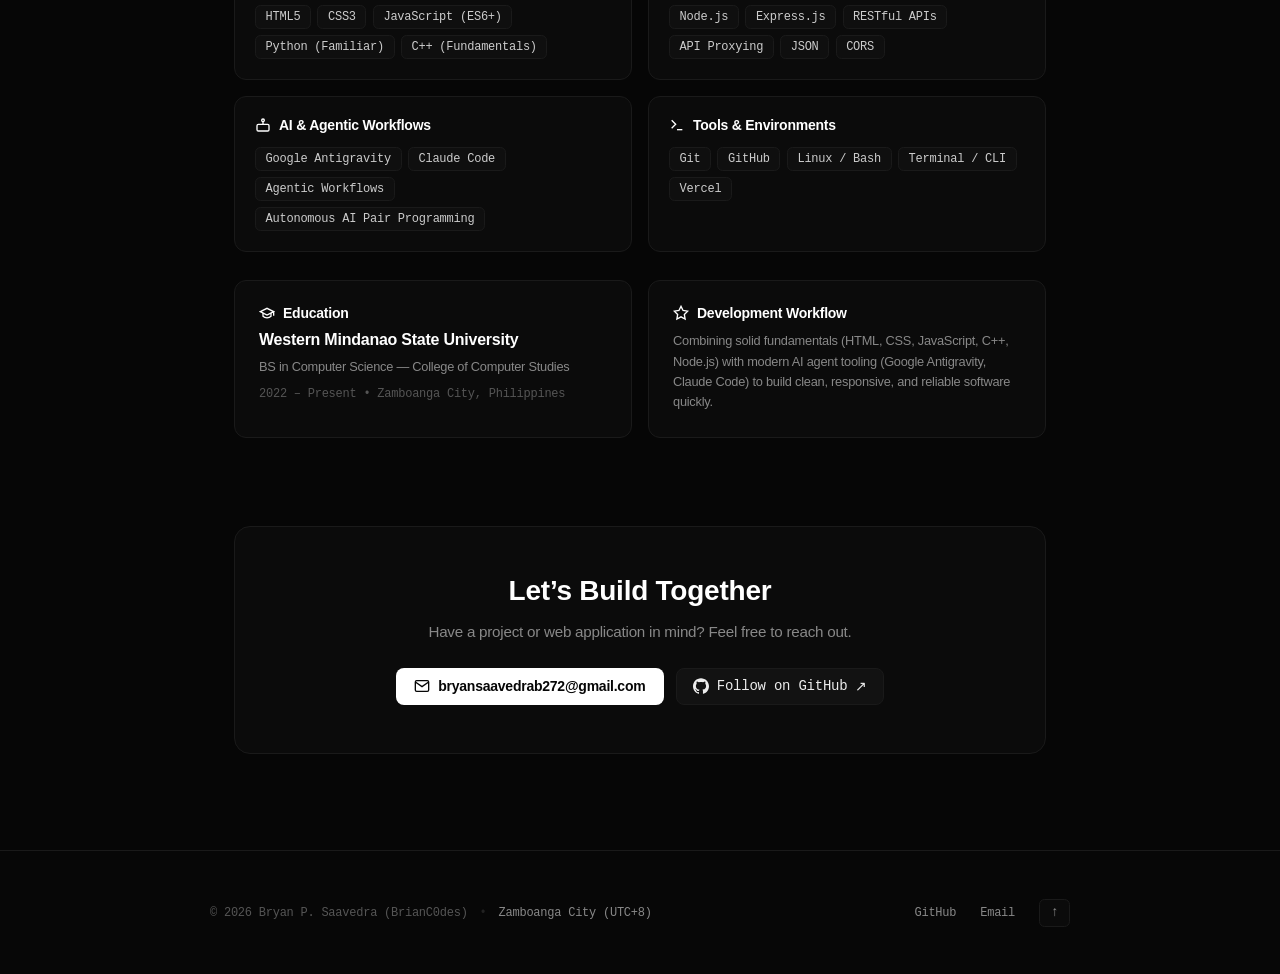
==== commit 233a0f5e: "style: optimize mobile navigation spacing and breathing room" ====
--- a/index.html
+++ b/index.html
@@ -4,7 +4,37 @@
   <meta charset="UTF-8" />
   <meta name="viewport" content="width=device-width, initial-scale=1.0" />
   <title>Bryan P. Saavedra | Aspiring Full-Stack Developer</title>
-  <meta name="description" content="Minimalist monochrome portfolio of Bryan P. Saavedra. Aspiring Full-Stack Developer showcasing StudyPY and TermChat." />
+  <meta name="description" content="Building clean, responsive web applications and interactive developer tools with a focus on simplicity, performance, and modern workflows." />
+  <meta name="author" content="Bryan P. Saavedra" />
+  <meta name="theme-color" content="#060606" />
+  <link rel="canonical" href="https://brian-portfolio-chi-one.vercel.app/" />
+
+  <!-- Open Graph / Facebook / Messenger / Discord / LinkedIn -->
+  <meta property="og:site_name" content="oreki" />
+  <meta property="og:locale" content="en_US" />
+  <meta property="og:type" content="website" />
+  <meta property="og:url" content="https://brian-portfolio-chi-one.vercel.app/" />
+  <meta property="og:title" content="Bryan P. Saavedra | Aspiring Full-Stack Developer" />
+  <meta property="og:description" content="Building clean, responsive web applications and interactive developer tools with a focus on simplicity, performance, and modern workflows." />
+  <meta property="og:image" content="https://brian-portfolio-chi-one.vercel.app/og-image.png" />
+  <meta property="og:image:secure_url" content="https://brian-portfolio-chi-one.vercel.app/og-image.png" />
+  <meta property="og:image:type" content="image/png" />
+  <meta property="og:image:width" content="1200" />
+  <meta property="og:image:height" content="630" />
+  <meta property="og:image:alt" content="Bryan P. Saavedra - Portfolio Preview Card" />
+
+  <!-- Twitter / X Card -->
+  <meta name="twitter:card" content="summary_large_image" />
+  <meta name="twitter:url" content="https://brian-portfolio-chi-one.vercel.app/" />
+  <meta name="twitter:title" content="Bryan P. Saavedra | Aspiring Full-Stack Developer" />
+  <meta name="twitter:description" content="Building clean, responsive web applications and interactive developer tools with a focus on simplicity, performance, and modern workflows." />
+  <meta name="twitter:image" content="https://brian-portfolio-chi-one.vercel.app/og-image.png" />
+  <meta name="twitter:image:alt" content="Bryan P. Saavedra - Portfolio Preview Card" />
+
+  <!-- Schema.org / Google -->
+  <meta itemprop="name" content="Bryan P. Saavedra | Aspiring Full-Stack Developer" />
+  <meta itemprop="description" content="Building clean, responsive web applications and interactive developer tools with a focus on simplicity, performance, and modern workflows." />
+  <meta itemprop="image" content="https://brian-portfolio-chi-one.vercel.app/og-image.png" />
   
   <!-- Favicon -->
   <link rel="icon" href="data:image/svg+xml,<svg xmlns=%22http://www.w3.org/2000/svg%22 viewBox=%220 0 100 100%22><text y=%22.9em%22 font-size=%2290%22>⚡</text></svg>">
@@ -36,9 +66,9 @@
         <a href="#projects">Projects</a>
         <a href="#about">Stack</a>
         <a href="#contact">Contact</a>
-        <a href="https://github.com/BrianC0des" target="_blank" rel="noopener noreferrer" class="btn-github-nav">
+        <a href="https://github.com/BrianC0des" target="_blank" rel="noopener noreferrer" class="btn-github-nav" aria-label="GitHub Profile">
           <svg class="icon-svg" viewBox="0 0 24 24" fill="currentColor"><path d="M12 .297c-6.63 0-12 5.373-12 12 0 5.303 3.438 9.8 8.205 11.385.6.113.82-.258.82-.577 0-.285-.01-1.04-.015-2.04-3.338.724-4.042-1.61-4.042-1.61C4.422 18.07 3.633 17.7 3.633 17.7c-1.087-.744.084-.729.084-.729 1.205.084 1.838 1.236 1.838 1.236 1.07 1.835 2.809 1.305 3.495.998.108-.776.417-1.305.76-1.605-2.665-.3-5.466-1.332-5.466-5.93 0-1.31.465-2.38 1.235-3.22-.135-.303-.54-1.523.105-3.176 0 0 1.005-.322 3.3 1.23.96-.267 1.98-.399 3-.405 1.02.006 2.04.138 3 .405 2.28-1.552 3.285-1.23 3.285-1.23.645 1.653.24 2.873.12 3.176.765.84 1.23 1.91 1.23 3.22 0 4.61-2.805 5.625-5.475 5.92.42.36.81 1.096.81 2.22 0 1.606-.015 2.896-.015 3.286 0 .315.21.69.825.57C20.565 22.092 24 17.592 24 12.297c0-6.627-5.373-12-12-12"/></svg>
-          <span>GitHub</span>
+          <span class="github-text">GitHub</span>
           <span class="arrow-diag">↗</span>
         </a>
       </nav>
--- a/style.css
+++ b/style.css
@@ -134,17 +134,19 @@
   display: flex;
   align-items: center;
   justify-content: space-between;
+  gap: 1rem;
 }
 
 .brand {
   display: flex;
   align-items: center;
-  gap: 0.5rem;
+  gap: 0.45rem;
   text-decoration: none;
   color: var(--text-main);
   font-family: var(--font-mono);
   font-size: 0.9rem;
   font-weight: 600;
+  flex-shrink: 0;
 }
 
 .brand-dot {
@@ -180,7 +182,7 @@
 .nav-links {
   display: flex;
   align-items: center;
-  gap: 1.5rem;
+  gap: 1.25rem;
 }
 
 .nav-links a {
@@ -211,6 +213,38 @@
 .btn-github-nav:hover {
   border-color: var(--border-hover);
   background: #181818;
+}
+
+/* Mobile Navbar Optimization */
+@media (max-width: 640px) {
+  .nav-container {
+    padding: 0 1rem;
+    height: 3.5rem;
+  }
+  .nav-links {
+    gap: 0.85rem;
+  }
+  .nav-links a {
+    font-size: 0.8rem;
+  }
+  .btn-github-nav {
+    padding: 0.3rem 0.6rem;
+  }
+}
+
+@media (max-width: 440px) {
+  .nav-container {
+    padding: 0 0.85rem;
+  }
+  .nav-links {
+    gap: 0.65rem;
+  }
+  .btn-github-nav .github-text {
+    display: none;
+  }
+  .btn-github-nav {
+    padding: 0.3rem 0.5rem;
+  }
 }
 
 /* ==========================================================================
